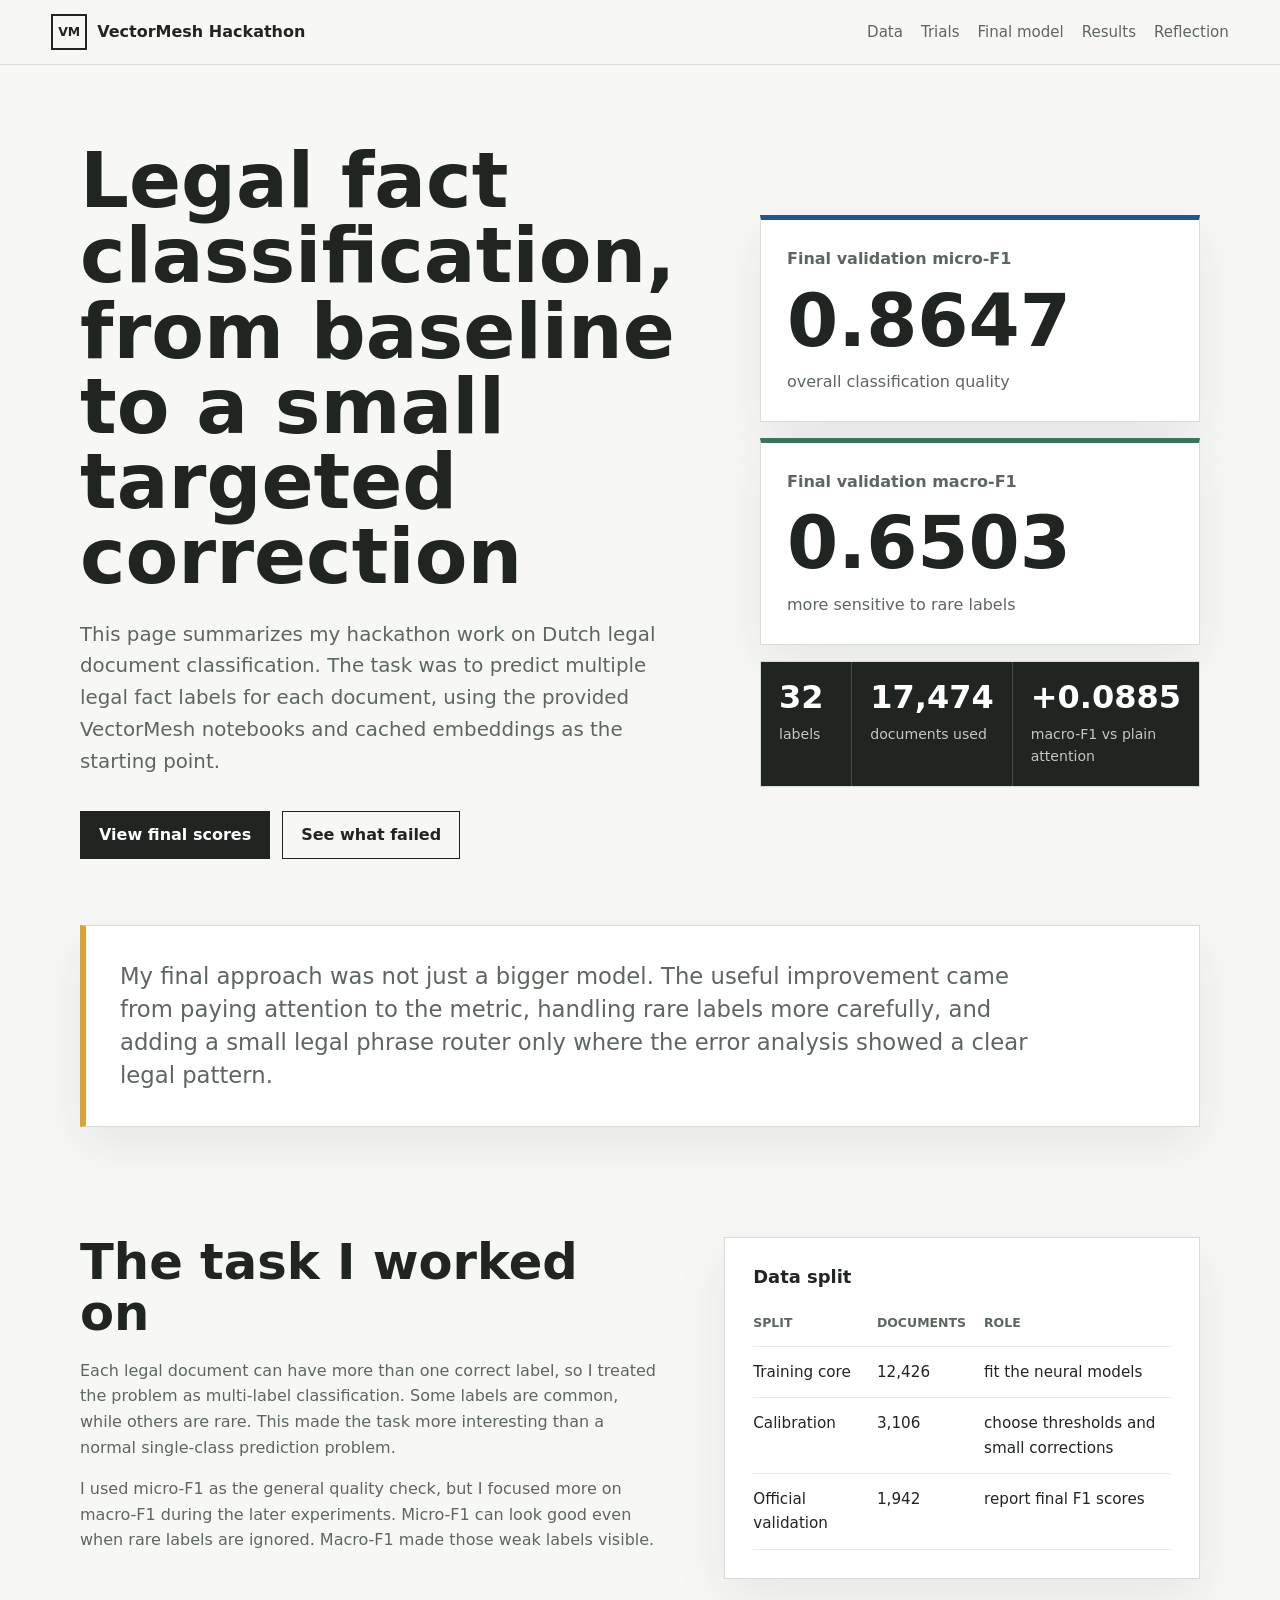
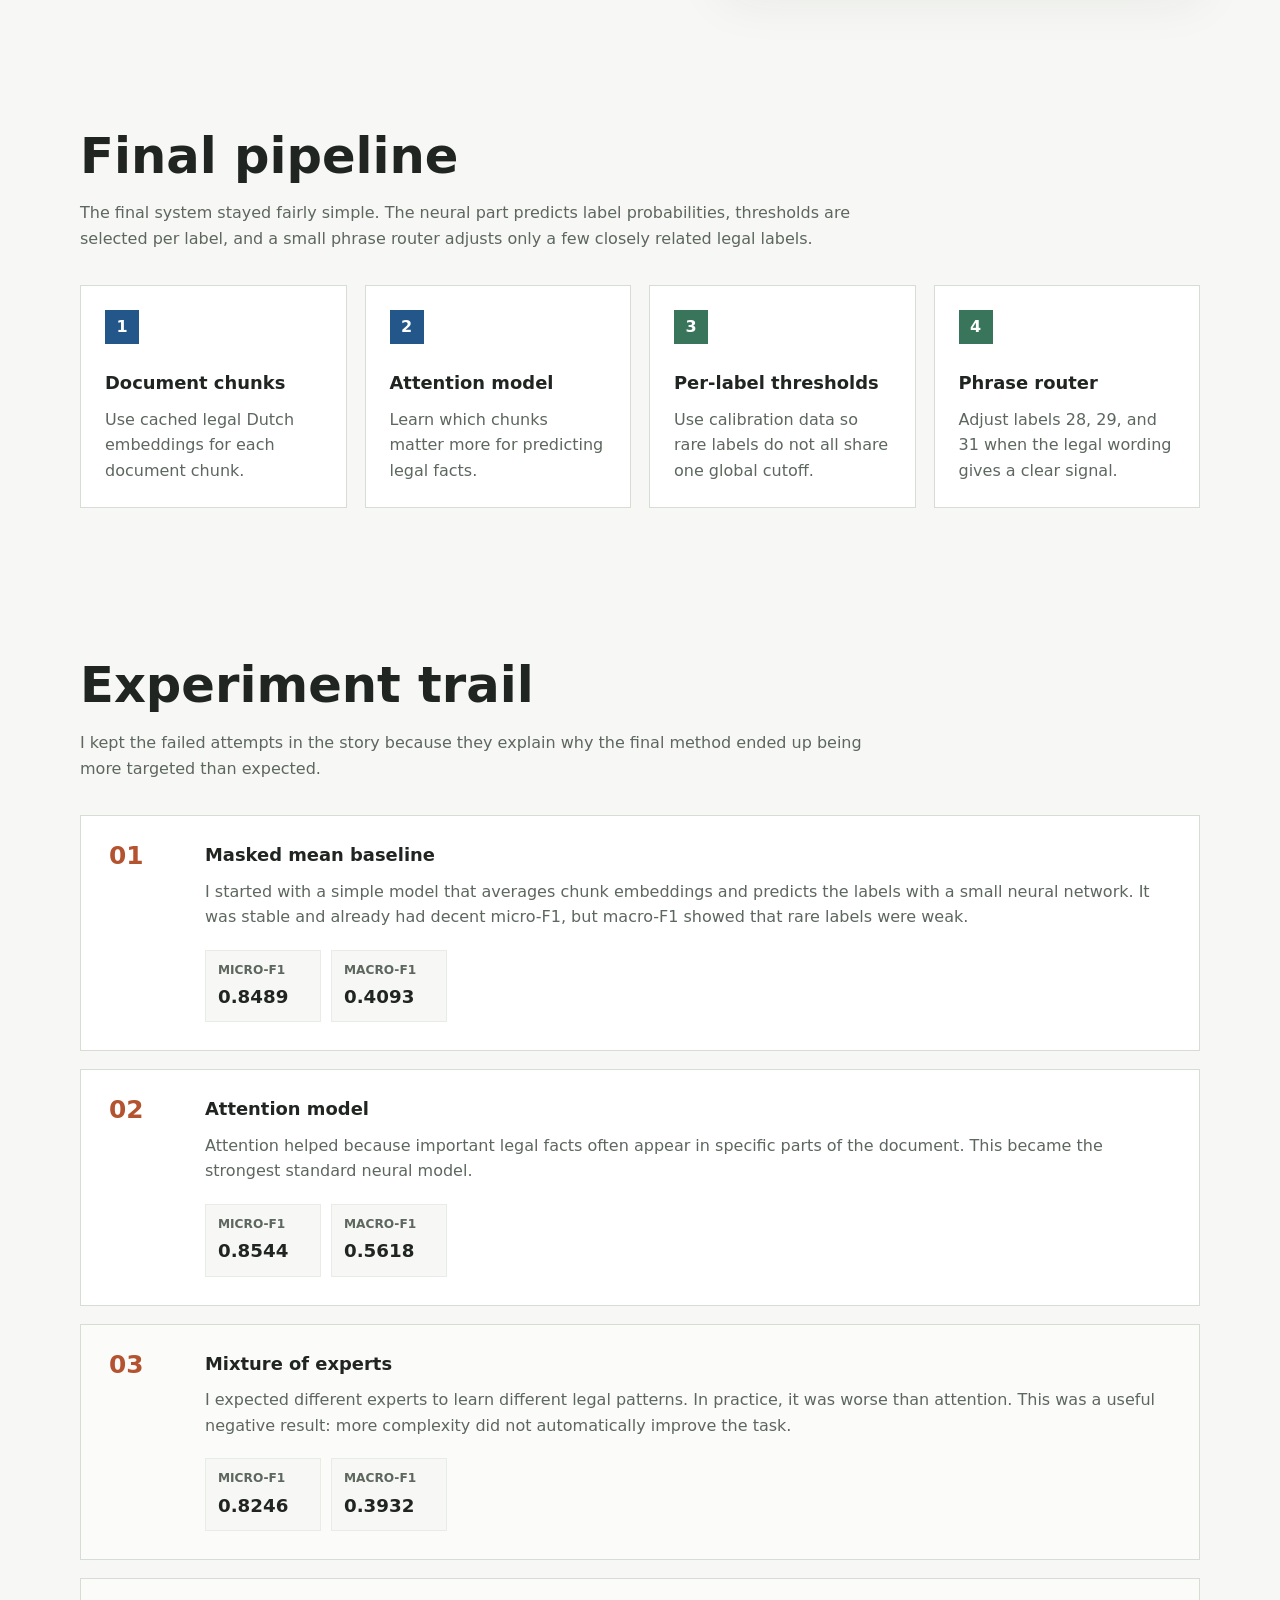
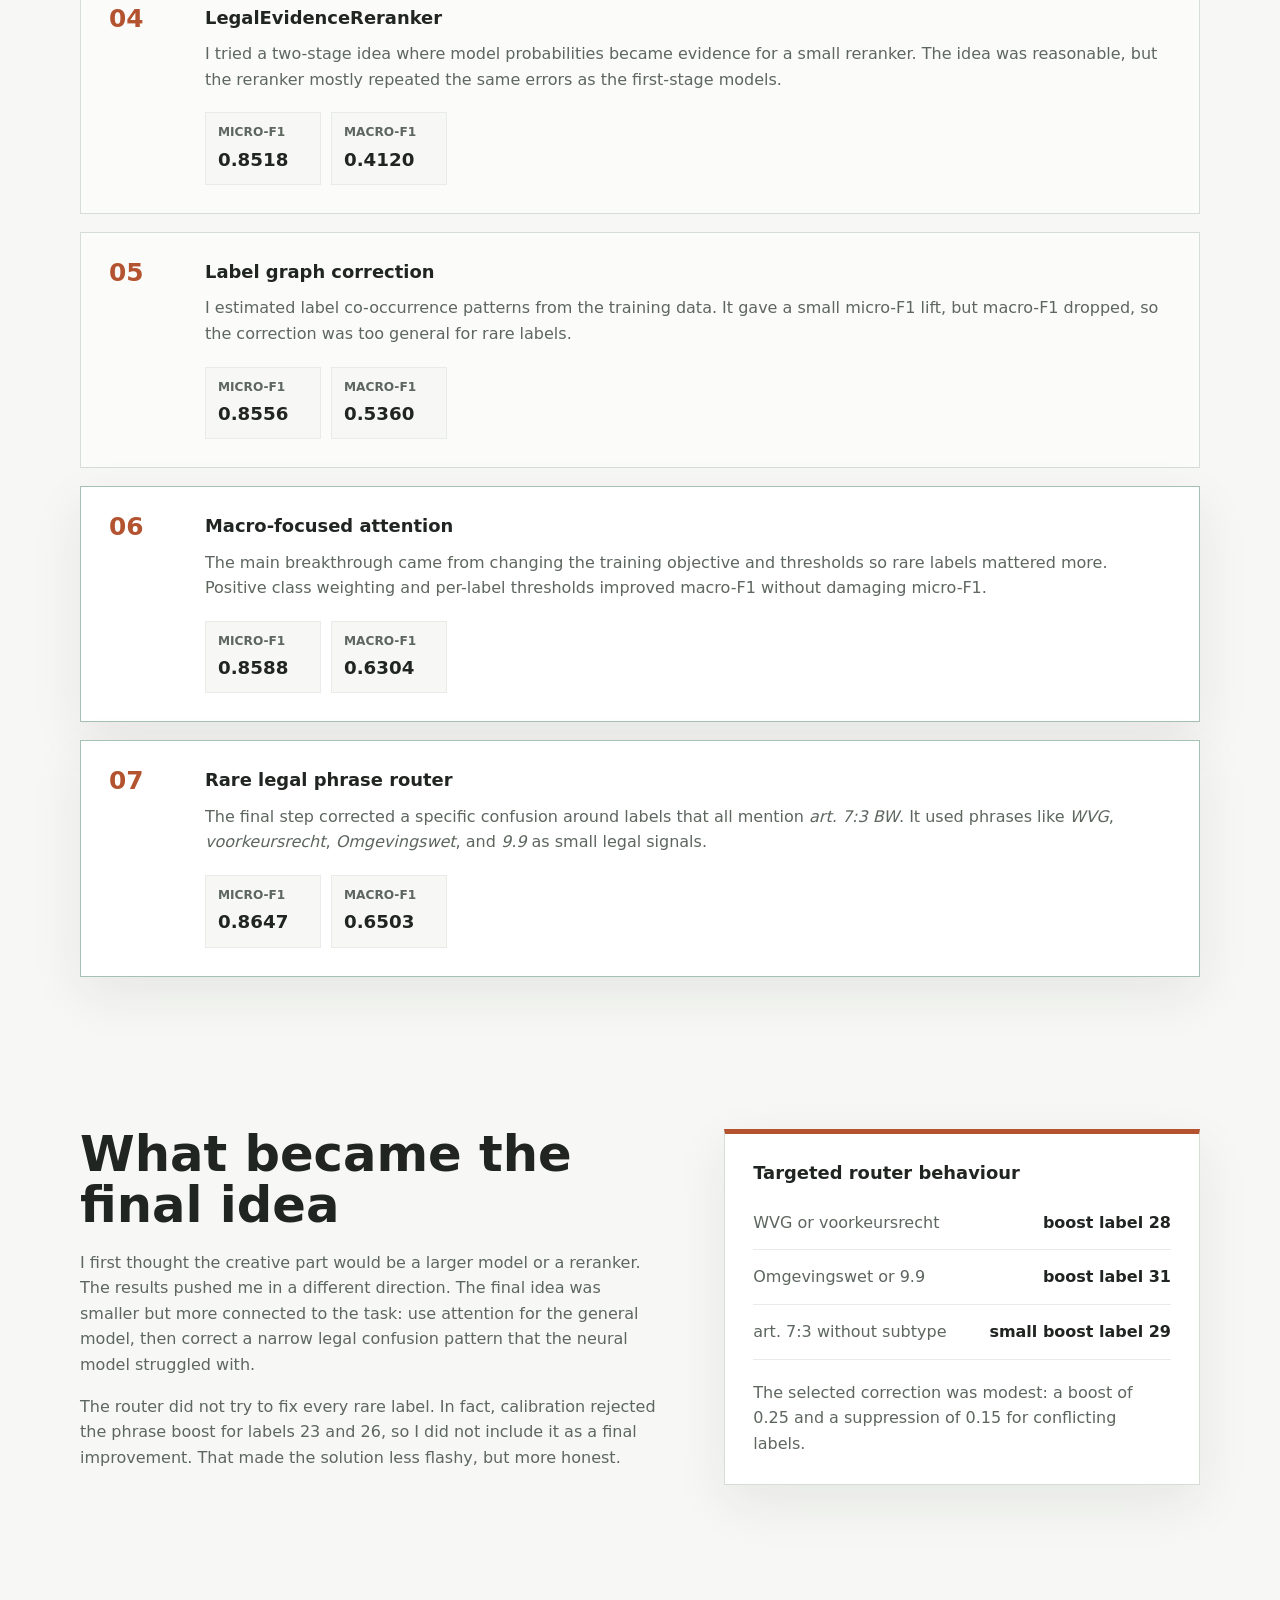
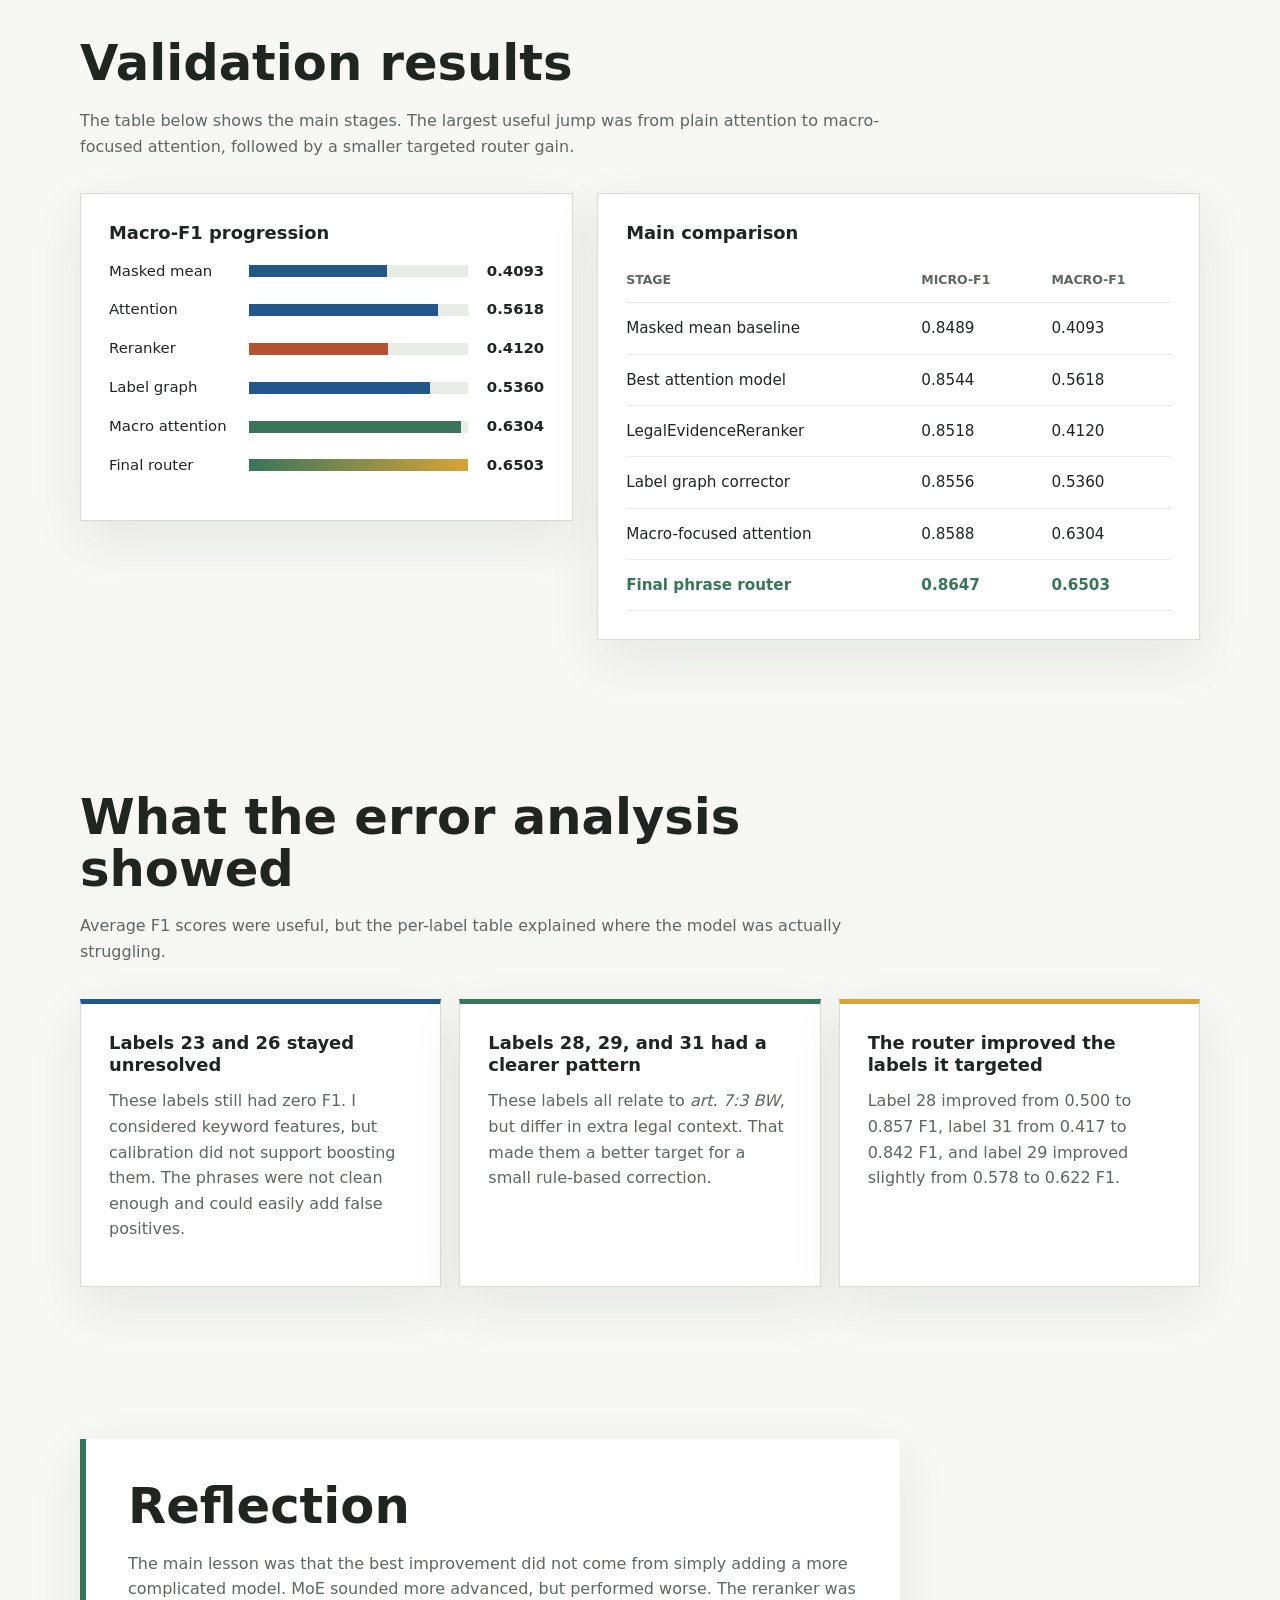
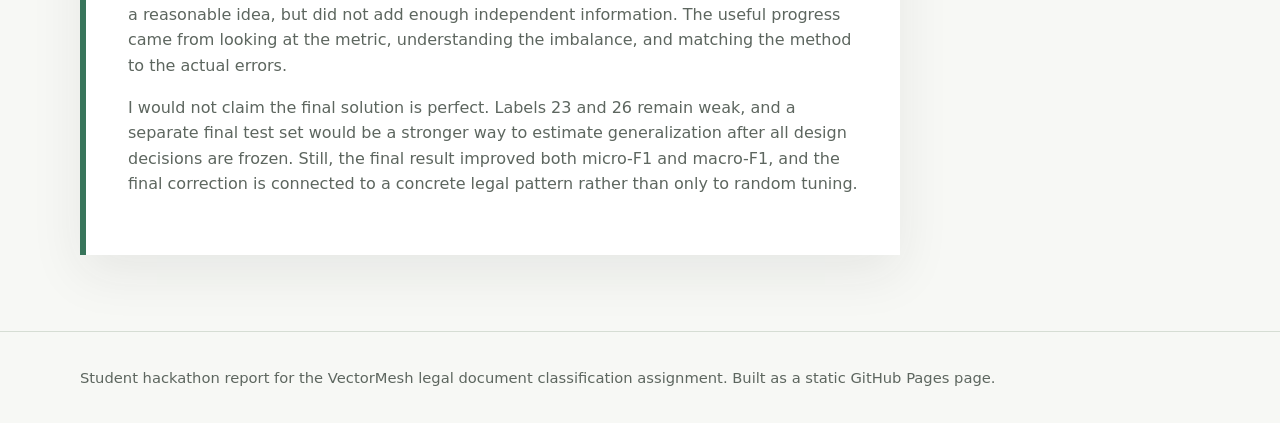
==== docs/index.html @ 9f807f4f "Publish final hackathon submission" ====
<!doctype html>
<html lang="en">
<head>
  <meta charset="utf-8">
  <meta name="viewport" content="width=device-width, initial-scale=1">
  <title>VectorMesh Hackathon Report</title>
  <meta name="description" content="Student report for the VectorMesh legal document classification hackathon.">
  <link rel="stylesheet" href="styles.css">
</head>
<body>
  <header class="site-header">
    <a class="brand" href="#top" aria-label="VectorMesh hackathon report home">
      <span class="brand-mark">VM</span>
      <span>VectorMesh Hackathon</span>
    </a>
    <nav class="nav" aria-label="Page sections">
      <a href="#data">Data</a>
      <a href="#experiments">Trials</a>
      <a href="#final">Final model</a>
      <a href="#results">Results</a>
      <a href="#reflection">Reflection</a>
    </nav>
  </header>

  <main id="top">
    <section class="hero section">
      <div class="hero-copy">
        <h1>Legal fact classification, from baseline to a small targeted correction</h1>
        <p>
          This page summarizes my hackathon work on Dutch legal document classification.
          The task was to predict multiple legal fact labels for each document, using the
          provided VectorMesh notebooks and cached embeddings as the starting point.
        </p>
        <div class="hero-actions" aria-label="Main result">
          <a class="button" href="#results">View final scores</a>
          <a class="button secondary" href="#experiments">See what failed</a>
        </div>
      </div>

      <div class="score-panel" aria-label="Final validation scores">
        <div class="score-card main-score">
          <span class="score-label">Final validation micro-F1</span>
          <strong>0.8647</strong>
          <span class="score-note">overall classification quality</span>
        </div>
        <div class="score-card main-score accent">
          <span class="score-label">Final validation macro-F1</span>
          <strong>0.6503</strong>
          <span class="score-note">more sensitive to rare labels</span>
        </div>
        <div class="mini-grid">
          <div>
            <strong>32</strong>
            <span>labels</span>
          </div>
          <div>
            <strong>17,474</strong>
            <span>documents used</span>
          </div>
          <div>
            <strong>+0.0885</strong>
            <span>macro-F1 vs plain attention</span>
          </div>
        </div>
      </div>
    </section>

    <section class="section compact" aria-label="Short summary">
      <div class="summary-strip">
        <p>
          My final approach was not just a bigger model. The useful improvement came from
          paying attention to the metric, handling rare labels more carefully, and adding a
          small legal phrase router only where the error analysis showed a clear legal pattern.
        </p>
      </div>
    </section>

    <section id="data" class="section two-column">
      <div>
        <h2>The task I worked on</h2>
        <p>
          Each legal document can have more than one correct label, so I treated the problem
          as multi-label classification. Some labels are common, while others are rare. This
          made the task more interesting than a normal single-class prediction problem.
        </p>
        <p>
          I used micro-F1 as the general quality check, but I focused more on macro-F1 during
          the later experiments. Micro-F1 can look good even when rare labels are ignored.
          Macro-F1 made those weak labels visible.
        </p>
      </div>

      <div class="table-card">
        <h3>Data split</h3>
        <table>
          <thead>
            <tr>
              <th>Split</th>
              <th>Documents</th>
              <th>Role</th>
            </tr>
          </thead>
          <tbody>
            <tr>
              <td>Training core</td>
              <td>12,426</td>
              <td>fit the neural models</td>
            </tr>
            <tr>
              <td>Calibration</td>
              <td>3,106</td>
              <td>choose thresholds and small corrections</td>
            </tr>
            <tr>
              <td>Official validation</td>
              <td>1,942</td>
              <td>report final F1 scores</td>
            </tr>
          </tbody>
        </table>
      </div>
    </section>

    <section class="section">
      <div class="section-heading">
        <h2>Final pipeline</h2>
        <p>
          The final system stayed fairly simple. The neural part predicts label probabilities,
          thresholds are selected per label, and a small phrase router adjusts only a few
          closely related legal labels.
        </p>
      </div>

      <div class="pipeline" aria-label="Pipeline diagram">
        <div class="pipe-step">
          <span class="pipe-number">1</span>
          <h3>Document chunks</h3>
          <p>Use cached legal Dutch embeddings for each document chunk.</p>
        </div>
        <div class="pipe-arrow" aria-hidden="true">&rarr;</div>
        <div class="pipe-step">
          <span class="pipe-number">2</span>
          <h3>Attention model</h3>
          <p>Learn which chunks matter more for predicting legal facts.</p>
        </div>
        <div class="pipe-arrow" aria-hidden="true">&rarr;</div>
        <div class="pipe-step">
          <span class="pipe-number">3</span>
          <h3>Per-label thresholds</h3>
          <p>Use calibration data so rare labels do not all share one global cutoff.</p>
        </div>
        <div class="pipe-arrow" aria-hidden="true">&rarr;</div>
        <div class="pipe-step">
          <span class="pipe-number">4</span>
          <h3>Phrase router</h3>
          <p>Adjust labels 28, 29, and 31 when the legal wording gives a clear signal.</p>
        </div>
      </div>
    </section>

    <section id="experiments" class="section">
      <div class="section-heading">
        <h2>Experiment trail</h2>
        <p>
          I kept the failed attempts in the story because they explain why the final method
          ended up being more targeted than expected.
        </p>
      </div>

      <div class="timeline">
        <article class="timeline-item">
          <span class="timeline-index">01</span>
          <div>
            <h3>Masked mean baseline</h3>
            <p>
              I started with a simple model that averages chunk embeddings and predicts the
              labels with a small neural network. It was stable and already had decent
              micro-F1, but macro-F1 showed that rare labels were weak.
            </p>
            <dl>
              <div><dt>micro-F1</dt><dd>0.8489</dd></div>
              <div><dt>macro-F1</dt><dd>0.4093</dd></div>
            </dl>
          </div>
        </article>

        <article class="timeline-item">
          <span class="timeline-index">02</span>
          <div>
            <h3>Attention model</h3>
            <p>
              Attention helped because important legal facts often appear in specific parts of
              the document. This became the strongest standard neural model.
            </p>
            <dl>
              <div><dt>micro-F1</dt><dd>0.8544</dd></div>
              <div><dt>macro-F1</dt><dd>0.5618</dd></div>
            </dl>
          </div>
        </article>

        <article class="timeline-item muted">
          <span class="timeline-index">03</span>
          <div>
            <h3>Mixture of experts</h3>
            <p>
              I expected different experts to learn different legal patterns. In practice, it
              was worse than attention. This was a useful negative result: more complexity did
              not automatically improve the task.
            </p>
            <dl>
              <div><dt>micro-F1</dt><dd>0.8246</dd></div>
              <div><dt>macro-F1</dt><dd>0.3932</dd></div>
            </dl>
          </div>
        </article>

        <article class="timeline-item muted">
          <span class="timeline-index">04</span>
          <div>
            <h3>LegalEvidenceReranker</h3>
            <p>
              I tried a two-stage idea where model probabilities became evidence for a small
              reranker. The idea was reasonable, but the reranker mostly repeated the same
              errors as the first-stage models.
            </p>
            <dl>
              <div><dt>micro-F1</dt><dd>0.8518</dd></div>
              <div><dt>macro-F1</dt><dd>0.4120</dd></div>
            </dl>
          </div>
        </article>

        <article class="timeline-item muted">
          <span class="timeline-index">05</span>
          <div>
            <h3>Label graph correction</h3>
            <p>
              I estimated label co-occurrence patterns from the training data. It gave a small
              micro-F1 lift, but macro-F1 dropped, so the correction was too general for rare
              labels.
            </p>
            <dl>
              <div><dt>micro-F1</dt><dd>0.8556</dd></div>
              <div><dt>macro-F1</dt><dd>0.5360</dd></div>
            </dl>
          </div>
        </article>

        <article class="timeline-item highlight">
          <span class="timeline-index">06</span>
          <div>
            <h3>Macro-focused attention</h3>
            <p>
              The main breakthrough came from changing the training objective and thresholds
              so rare labels mattered more. Positive class weighting and per-label thresholds
              improved macro-F1 without damaging micro-F1.
            </p>
            <dl>
              <div><dt>micro-F1</dt><dd>0.8588</dd></div>
              <div><dt>macro-F1</dt><dd>0.6304</dd></div>
            </dl>
          </div>
        </article>

        <article class="timeline-item highlight">
          <span class="timeline-index">07</span>
          <div>
            <h3>Rare legal phrase router</h3>
            <p>
              The final step corrected a specific confusion around labels that all mention
              <em>art. 7:3 BW</em>. It used phrases like <em>WVG</em>, <em>voorkeursrecht</em>,
              <em>Omgevingswet</em>, and <em>9.9</em> as small legal signals.
            </p>
            <dl>
              <div><dt>micro-F1</dt><dd>0.8647</dd></div>
              <div><dt>macro-F1</dt><dd>0.6503</dd></div>
            </dl>
          </div>
        </article>
      </div>
    </section>

    <section id="final" class="section two-column final-section">
      <div>
        <h2>What became the final idea</h2>
        <p>
          I first thought the creative part would be a larger model or a reranker. The results
          pushed me in a different direction. The final idea was smaller but more connected to
          the task: use attention for the general model, then correct a narrow legal confusion
          pattern that the neural model struggled with.
        </p>
        <p>
          The router did not try to fix every rare label. In fact, calibration rejected the
          phrase boost for labels 23 and 26, so I did not include it as a final improvement.
          That made the solution less flashy, but more honest.
        </p>
      </div>

      <div class="router-card">
        <h3>Targeted router behaviour</h3>
        <div class="router-rule">
          <span>WVG or voorkeursrecht</span>
          <strong>boost label 28</strong>
        </div>
        <div class="router-rule">
          <span>Omgevingswet or 9.9</span>
          <strong>boost label 31</strong>
        </div>
        <div class="router-rule">
          <span>art. 7:3 without subtype</span>
          <strong>small boost label 29</strong>
        </div>
        <p>
          The selected correction was modest: a boost of 0.25 and a suppression of 0.15 for
          conflicting labels.
        </p>
      </div>
    </section>

    <section id="results" class="section">
      <div class="section-heading">
        <h2>Validation results</h2>
        <p>
          The table below shows the main stages. The largest useful jump was from plain
          attention to macro-focused attention, followed by a smaller targeted router gain.
        </p>
      </div>

      <div class="results-layout">
        <div class="chart-card" aria-label="Macro-F1 chart">
          <h3>Macro-F1 progression</h3>
          <div class="bar-row">
            <span>Masked mean</span>
            <div class="bar-track"><div class="bar" style="width: 62.9%"></div></div>
            <strong>0.4093</strong>
          </div>
          <div class="bar-row">
            <span>Attention</span>
            <div class="bar-track"><div class="bar" style="width: 86.4%"></div></div>
            <strong>0.5618</strong>
          </div>
          <div class="bar-row weak">
            <span>Reranker</span>
            <div class="bar-track"><div class="bar" style="width: 63.4%"></div></div>
            <strong>0.4120</strong>
          </div>
          <div class="bar-row">
            <span>Label graph</span>
            <div class="bar-track"><div class="bar" style="width: 82.4%"></div></div>
            <strong>0.5360</strong>
          </div>
          <div class="bar-row good">
            <span>Macro attention</span>
            <div class="bar-track"><div class="bar" style="width: 96.9%"></div></div>
            <strong>0.6304</strong>
          </div>
          <div class="bar-row best">
            <span>Final router</span>
            <div class="bar-track"><div class="bar" style="width: 100%"></div></div>
            <strong>0.6503</strong>
          </div>
        </div>

        <div class="table-card">
          <h3>Main comparison</h3>
          <table>
            <thead>
              <tr>
                <th>Stage</th>
                <th>Micro-F1</th>
                <th>Macro-F1</th>
              </tr>
            </thead>
            <tbody>
              <tr>
                <td>Masked mean baseline</td>
                <td>0.8489</td>
                <td>0.4093</td>
              </tr>
              <tr>
                <td>Best attention model</td>
                <td>0.8544</td>
                <td>0.5618</td>
              </tr>
              <tr>
                <td>LegalEvidenceReranker</td>
                <td>0.8518</td>
                <td>0.4120</td>
              </tr>
              <tr>
                <td>Label graph corrector</td>
                <td>0.8556</td>
                <td>0.5360</td>
              </tr>
              <tr>
                <td>Macro-focused attention</td>
                <td>0.8588</td>
                <td>0.6304</td>
              </tr>
              <tr class="final-row">
                <td>Final phrase router</td>
                <td>0.8647</td>
                <td>0.6503</td>
              </tr>
            </tbody>
          </table>
        </div>
      </div>
    </section>

    <section class="section">
      <div class="section-heading">
        <h2>What the error analysis showed</h2>
        <p>
          Average F1 scores were useful, but the per-label table explained where the model was
          actually struggling.
        </p>
      </div>

      <div class="insight-grid">
        <article class="insight-card">
          <h3>Labels 23 and 26 stayed unresolved</h3>
          <p>
            These labels still had zero F1. I considered keyword features, but calibration did
            not support boosting them. The phrases were not clean enough and could easily add
            false positives.
          </p>
        </article>
        <article class="insight-card">
          <h3>Labels 28, 29, and 31 had a clearer pattern</h3>
          <p>
            These labels all relate to <em>art. 7:3 BW</em>, but differ in extra legal context.
            That made them a better target for a small rule-based correction.
          </p>
        </article>
        <article class="insight-card">
          <h3>The router improved the labels it targeted</h3>
          <p>
            Label 28 improved from 0.500 to 0.857 F1, label 31 from 0.417 to 0.842 F1,
            and label 29 improved slightly from 0.578 to 0.622 F1.
          </p>
        </article>
      </div>
    </section>

    <section id="reflection" class="section reflection">
      <div>
        <h2>Reflection</h2>
        <p>
          The main lesson was that the best improvement did not come from simply adding a more
          complicated model. MoE sounded more advanced, but performed worse. The reranker was a
          reasonable idea, but did not add enough independent information. The useful progress
          came from looking at the metric, understanding the imbalance, and matching the method
          to the actual errors.
        </p>
        <p>
          I would not claim the final solution is perfect. Labels 23 and 26 remain weak, and a
          separate final test set would be a stronger way to estimate generalization after all
          design decisions are frozen. Still, the final result improved both micro-F1 and
          macro-F1, and the final correction is connected to a concrete legal pattern rather
          than only to random tuning.
        </p>
      </div>
    </section>
  </main>

  <footer class="footer">
    <p>
      Student hackathon report for the VectorMesh legal document classification assignment.
      Built as a static GitHub Pages page.
    </p>
  </footer>
</body>
</html>
---- docs/styles.css ----
:root {
  color-scheme: light;
  --bg: #f7f8f5;
  --paper: #ffffff;
  --ink: #202522;
  --muted: #5d665f;
  --soft: #e8ece6;
  --line: #d6ddd4;
  --blue: #235789;
  --green: #38755b;
  --rust: #b3532f;
  --gold: #d8a337;
  --shadow: 0 18px 50px rgba(32, 37, 34, 0.08);
}

* {
  box-sizing: border-box;
}

html {
  scroll-behavior: smooth;
}

body {
  margin: 0;
  background: var(--bg);
  color: var(--ink);
  font-family: Inter, ui-sans-serif, system-ui, -apple-system, BlinkMacSystemFont, "Segoe UI", sans-serif;
  font-size: 16px;
  line-height: 1.6;
  overflow-x: hidden;
}

a {
  color: inherit;
}

.site-header {
  position: sticky;
  top: 0;
  z-index: 10;
  display: flex;
  align-items: center;
  justify-content: space-between;
  gap: 24px;
  padding: 14px clamp(18px, 4vw, 56px);
  border-bottom: 1px solid rgba(214, 221, 212, 0.9);
  background: rgba(247, 248, 245, 0.92);
  backdrop-filter: blur(14px);
}

.brand,
.nav {
  display: flex;
  align-items: center;
}

.brand {
  gap: 10px;
  font-weight: 750;
  text-decoration: none;
}

.brand-mark {
  display: grid;
  width: 36px;
  height: 36px;
  place-items: center;
  border: 2px solid var(--ink);
  color: var(--ink);
  font-size: 0.78rem;
  letter-spacing: 0;
}

.nav {
  flex-wrap: wrap;
  justify-content: flex-end;
  gap: 8px 18px;
  color: var(--muted);
  font-size: 0.94rem;
}

.nav a {
  text-decoration: none;
}

.nav a:hover {
  color: var(--blue);
}

.section {
  width: min(1120px, calc(100% - 36px));
  margin: 0 auto;
  padding: 76px 0;
}

.section.compact {
  padding: 18px 0 34px;
}

.hero {
  display: grid;
  min-height: 620px;
  grid-template-columns: minmax(0, 1.05fr) minmax(320px, 0.75fr);
  align-items: center;
  gap: clamp(28px, 5vw, 70px);
  padding-top: 78px;
  padding-bottom: 48px;
}

.hero-copy h1,
h2,
h3,
p {
  margin-top: 0;
}

.hero-copy,
.score-panel,
.table-card,
.chart-card,
.router-card,
.insight-card {
  min-width: 0;
}

.hero-copy h1 {
  max-width: 780px;
  margin-bottom: 24px;
  font-size: clamp(2.35rem, 6vw, 5.45rem);
  line-height: 0.98;
  letter-spacing: 0;
  overflow-wrap: anywhere;
}

.hero-copy p {
  max-width: 660px;
  color: var(--muted);
  font-size: clamp(1.05rem, 1.6vw, 1.24rem);
  overflow-wrap: break-word;
}

.hero-actions {
  display: flex;
  flex-wrap: wrap;
  gap: 12px;
  margin-top: 34px;
}

.button {
  display: inline-flex;
  min-height: 44px;
  align-items: center;
  justify-content: center;
  padding: 10px 18px;
  border: 1px solid var(--ink);
  background: var(--ink);
  color: white;
  font-weight: 700;
  text-decoration: none;
}

.button.secondary {
  background: transparent;
  color: var(--ink);
}

.button:hover {
  transform: translateY(-1px);
}

.score-panel {
  display: grid;
  gap: 16px;
}

.score-card,
.summary-strip,
.table-card,
.chart-card,
.router-card,
.insight-card {
  border: 1px solid var(--line);
  background: var(--paper);
  box-shadow: var(--shadow);
}

.score-card {
  padding: 26px;
}

.main-score {
  border-top: 5px solid var(--blue);
}

.main-score.accent {
  border-top-color: var(--green);
}

.score-label,
.score-note {
  display: block;
  color: var(--muted);
}

.score-label {
  margin-bottom: 12px;
  font-weight: 700;
}

.score-card strong {
  display: block;
  font-size: clamp(2.8rem, 7vw, 4.6rem);
  line-height: 1;
}

.score-note {
  margin-top: 12px;
}

.mini-grid {
  display: grid;
  grid-template-columns: repeat(3, 1fr);
  border: 1px solid var(--line);
  background: var(--ink);
  color: white;
}

.mini-grid div {
  min-height: 108px;
  padding: 18px;
  border-right: 1px solid rgba(255, 255, 255, 0.18);
}

.mini-grid div:last-child {
  border-right: 0;
}

.mini-grid strong,
.mini-grid span {
  display: block;
}

.mini-grid strong {
  font-size: clamp(1.45rem, 3vw, 2rem);
  line-height: 1.1;
}

.mini-grid span {
  margin-top: 8px;
  color: rgba(255, 255, 255, 0.74);
  font-size: 0.88rem;
}

.summary-strip {
  padding: clamp(22px, 4vw, 34px);
  border-left: 6px solid var(--gold);
}

.summary-strip p {
  max-width: 940px;
  margin: 0;
  font-size: clamp(1.1rem, 2vw, 1.42rem);
  line-height: 1.45;
}

.two-column {
  display: grid;
  grid-template-columns: minmax(0, 1fr) minmax(320px, 0.82fr);
  gap: clamp(28px, 5vw, 70px);
}

h2 {
  margin-bottom: 18px;
  font-size: clamp(2rem, 4vw, 3.1rem);
  line-height: 1.04;
  letter-spacing: 0;
}

h3 {
  margin-bottom: 12px;
  font-size: 1.12rem;
  line-height: 1.25;
}

p {
  color: var(--muted);
}

.section-heading {
  max-width: 820px;
  margin-bottom: 34px;
}

.table-card,
.chart-card,
.router-card,
.insight-card {
  padding: clamp(20px, 3vw, 28px);
}

table {
  width: 100%;
  border-collapse: collapse;
  font-size: 0.95rem;
}

th,
td {
  padding: 13px 0;
  border-bottom: 1px solid var(--soft);
  text-align: left;
  vertical-align: top;
}

th {
  color: var(--muted);
  font-size: 0.78rem;
  letter-spacing: 0;
  text-transform: uppercase;
}

td:nth-child(n + 2),
th:nth-child(n + 2) {
  padding-left: 18px;
}

.final-row td {
  color: var(--green);
  font-weight: 800;
}

.pipeline {
  display: grid;
  grid-template-columns: repeat(4, minmax(0, 1fr));
  gap: 18px;
  align-items: stretch;
}

.pipe-step {
  min-height: 220px;
  padding: 24px;
  border: 1px solid var(--line);
  background: var(--paper);
}

.pipe-number {
  display: grid;
  width: 34px;
  height: 34px;
  place-items: center;
  margin-bottom: 28px;
  background: var(--blue);
  color: white;
  font-weight: 800;
}

.pipe-step:nth-of-type(5) .pipe-number,
.pipe-step:nth-of-type(7) .pipe-number {
  background: var(--green);
}

.pipe-step p {
  margin-bottom: 0;
}

.pipe-arrow {
  display: none;
}

.timeline {
  display: grid;
  gap: 18px;
}

.timeline-item {
  display: grid;
  grid-template-columns: 72px minmax(0, 1fr);
  gap: 24px;
  padding: clamp(20px, 3vw, 28px);
  border: 1px solid var(--line);
  background: var(--paper);
}

.timeline-item.highlight {
  border-color: rgba(56, 117, 91, 0.45);
  box-shadow: var(--shadow);
}

.timeline-item.muted {
  background: #fbfbfa;
}

.timeline-index {
  color: var(--rust);
  font-size: 1.55rem;
  font-weight: 850;
  line-height: 1;
}

.timeline-item dl {
  display: flex;
  flex-wrap: wrap;
  gap: 10px;
  margin: 20px 0 0;
}

.timeline-item dl div {
  min-width: 116px;
  padding: 10px 12px;
  border: 1px solid var(--soft);
  background: var(--bg);
}

dt {
  color: var(--muted);
  font-size: 0.76rem;
  font-weight: 700;
  text-transform: uppercase;
}

dd {
  margin: 2px 0 0;
  color: var(--ink);
  font-size: 1.14rem;
  font-weight: 800;
}

.final-section {
  align-items: start;
}

.router-card {
  border-top: 5px solid var(--rust);
}

.router-rule {
  display: grid;
  grid-template-columns: minmax(0, 1fr) auto;
  gap: 16px;
  align-items: center;
  padding: 14px 0;
  border-bottom: 1px solid var(--soft);
}

.router-rule span {
  color: var(--muted);
}

.router-rule strong {
  color: var(--ink);
}

.router-card p {
  margin-top: 20px;
  margin-bottom: 0;
}

.results-layout {
  display: grid;
  grid-template-columns: minmax(0, 0.9fr) minmax(420px, 1.1fr);
  gap: 24px;
  align-items: start;
}

.bar-row {
  display: grid;
  grid-template-columns: 128px minmax(90px, 1fr) 64px;
  gap: 12px;
  align-items: center;
  margin: 15px 0;
  font-size: 0.93rem;
}

.bar-track {
  height: 12px;
  overflow: hidden;
  background: var(--soft);
}

.bar {
  height: 100%;
  background: var(--blue);
}

.bar-row.weak .bar {
  background: var(--rust);
}

.bar-row.good .bar {
  background: var(--green);
}

.bar-row.best .bar {
  background: linear-gradient(90deg, var(--green), var(--gold));
}

.bar-row strong {
  text-align: right;
}

.insight-grid {
  display: grid;
  grid-template-columns: repeat(3, minmax(0, 1fr));
  gap: 18px;
}

.insight-card {
  min-height: 260px;
  border-top: 5px solid var(--blue);
}

.insight-card:nth-child(2) {
  border-top-color: var(--green);
}

.insight-card:nth-child(3) {
  border-top-color: var(--gold);
}

.reflection {
  display: grid;
  grid-template-columns: minmax(0, 820px);
}

.reflection div {
  padding: clamp(26px, 4vw, 42px);
  border-left: 6px solid var(--green);
  background: var(--paper);
  box-shadow: var(--shadow);
}

.footer {
  padding: 34px clamp(18px, 4vw, 56px);
  border-top: 1px solid var(--line);
}

.footer p {
  width: min(1120px, 100%);
  margin: 0 auto;
  font-size: 0.92rem;
}

@media (max-width: 920px) {
  .site-header {
    align-items: flex-start;
    flex-direction: column;
  }

  .nav {
    justify-content: flex-start;
  }

  .hero,
  .two-column,
  .results-layout {
    grid-template-columns: 1fr;
  }

  .hero {
    min-height: auto;
  }

  .pipeline,
  .insight-grid {
    grid-template-columns: 1fr 1fr;
  }
}

@media (max-width: 640px) {
.section {
    width: min(1120px, calc(100% - 26px));
    padding: 54px 0;
  }

  .hero {
    padding-top: 48px;
  }

  .hero-copy h1 {
    max-width: 340px;
    font-size: clamp(1.78rem, 7.2vw, 2rem);
    line-height: 1.08;
  }

  .hero-copy p {
    max-width: 34ch;
    font-size: 1rem;
  }

  .hero-actions,
  .button {
    width: 100%;
  }

  .mini-grid,
  .pipeline,
  .timeline-item,
  .insight-grid {
    grid-template-columns: 1fr;
  }

  .mini-grid div {
    border-right: 0;
    border-bottom: 1px solid rgba(255, 255, 255, 0.18);
  }

  .mini-grid div:last-child {
    border-bottom: 0;
  }

  .timeline-item {
    gap: 12px;
  }

  .router-rule,
  .bar-row {
    grid-template-columns: 1fr;
  }

  .bar-row strong {
    text-align: left;
  }

  table {
    font-size: 0.88rem;
  }

  th,
  td {
    padding: 10px 0;
  }

  td:nth-child(n + 2),
  th:nth-child(n + 2) {
    padding-left: 10px;
  }
}
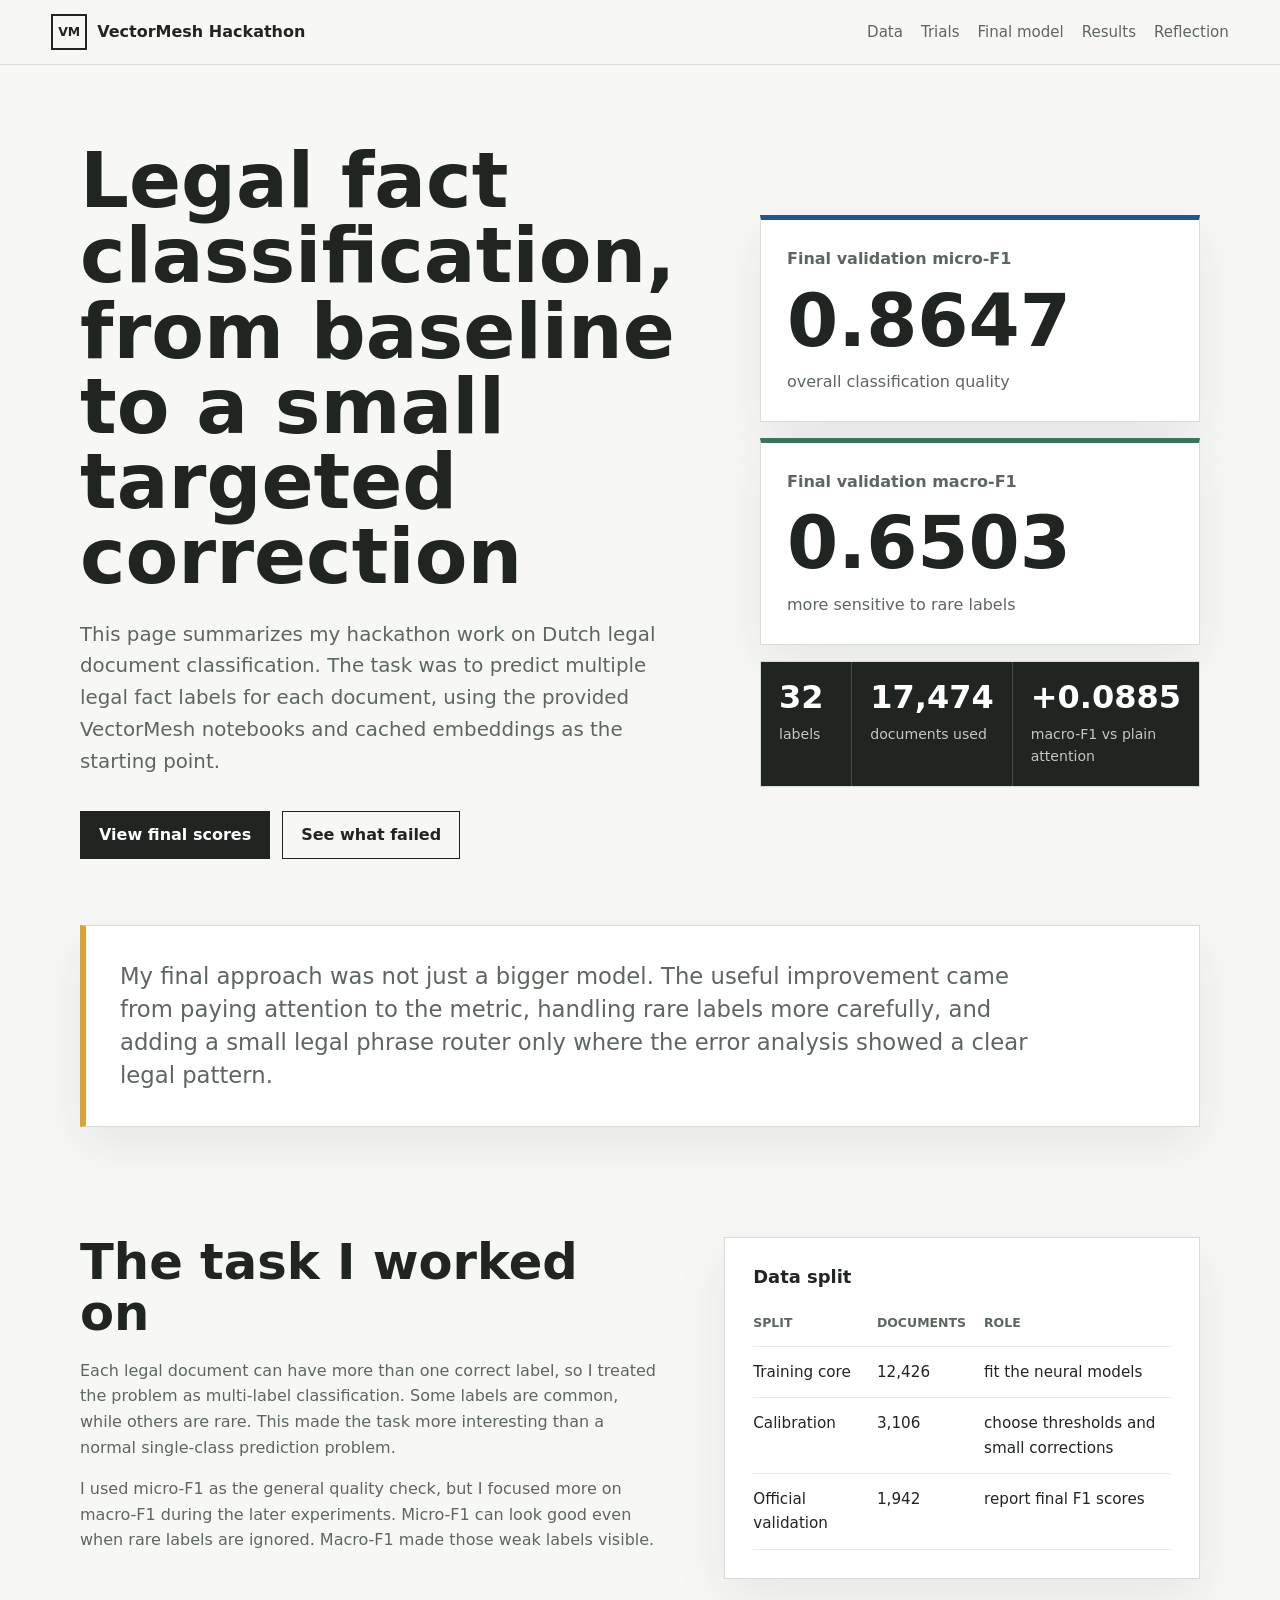
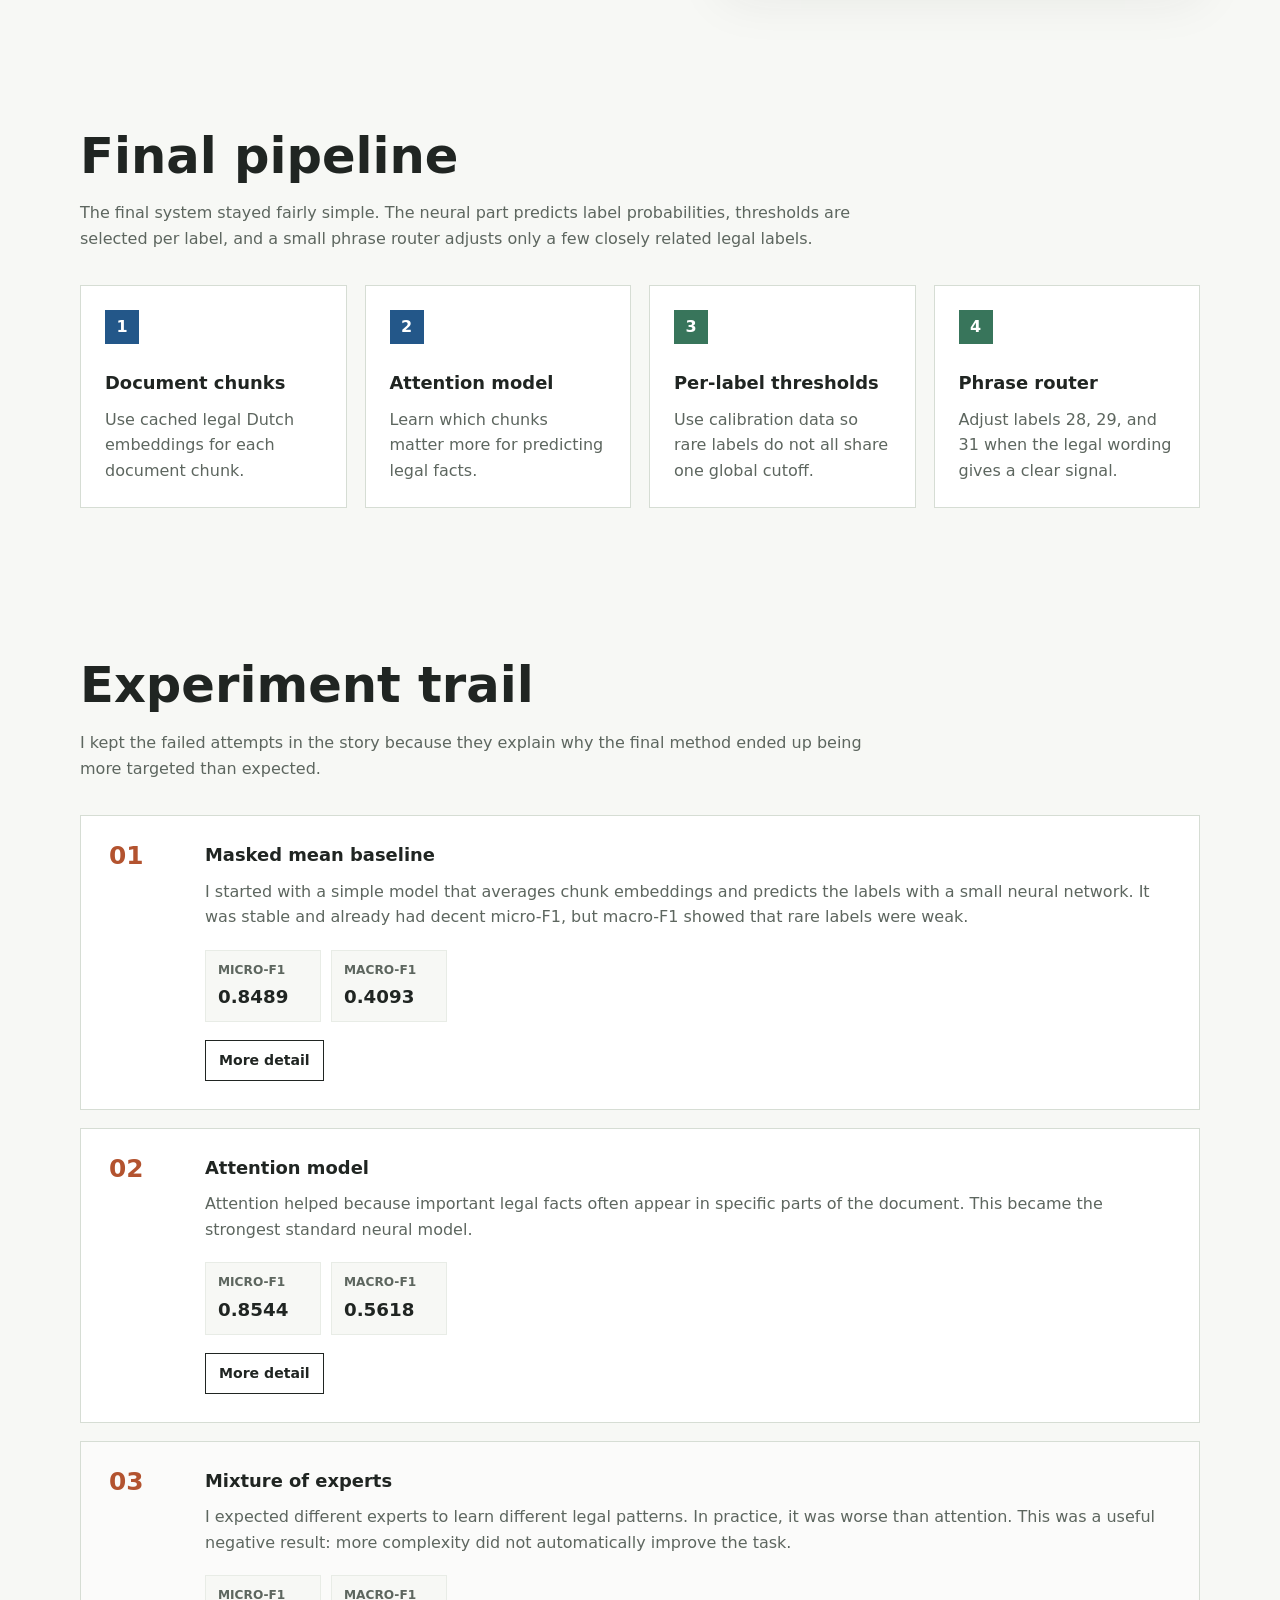
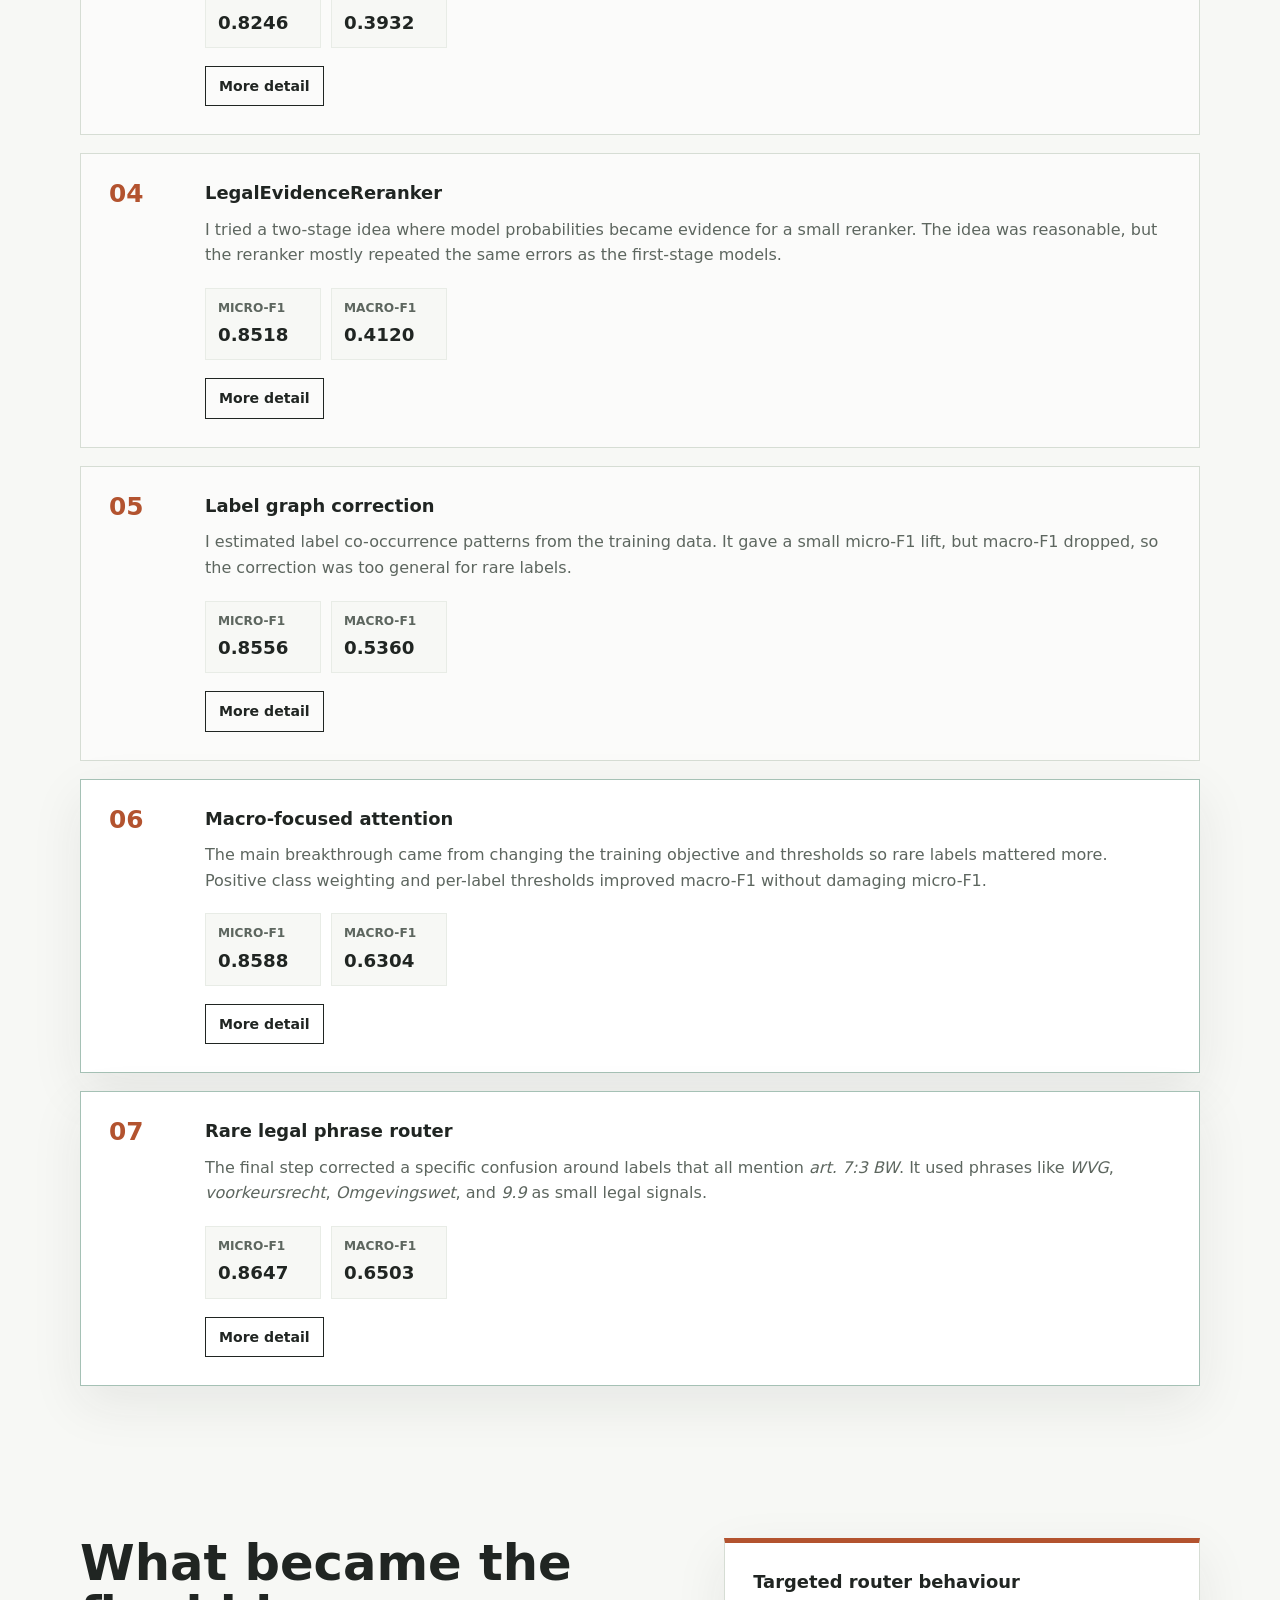
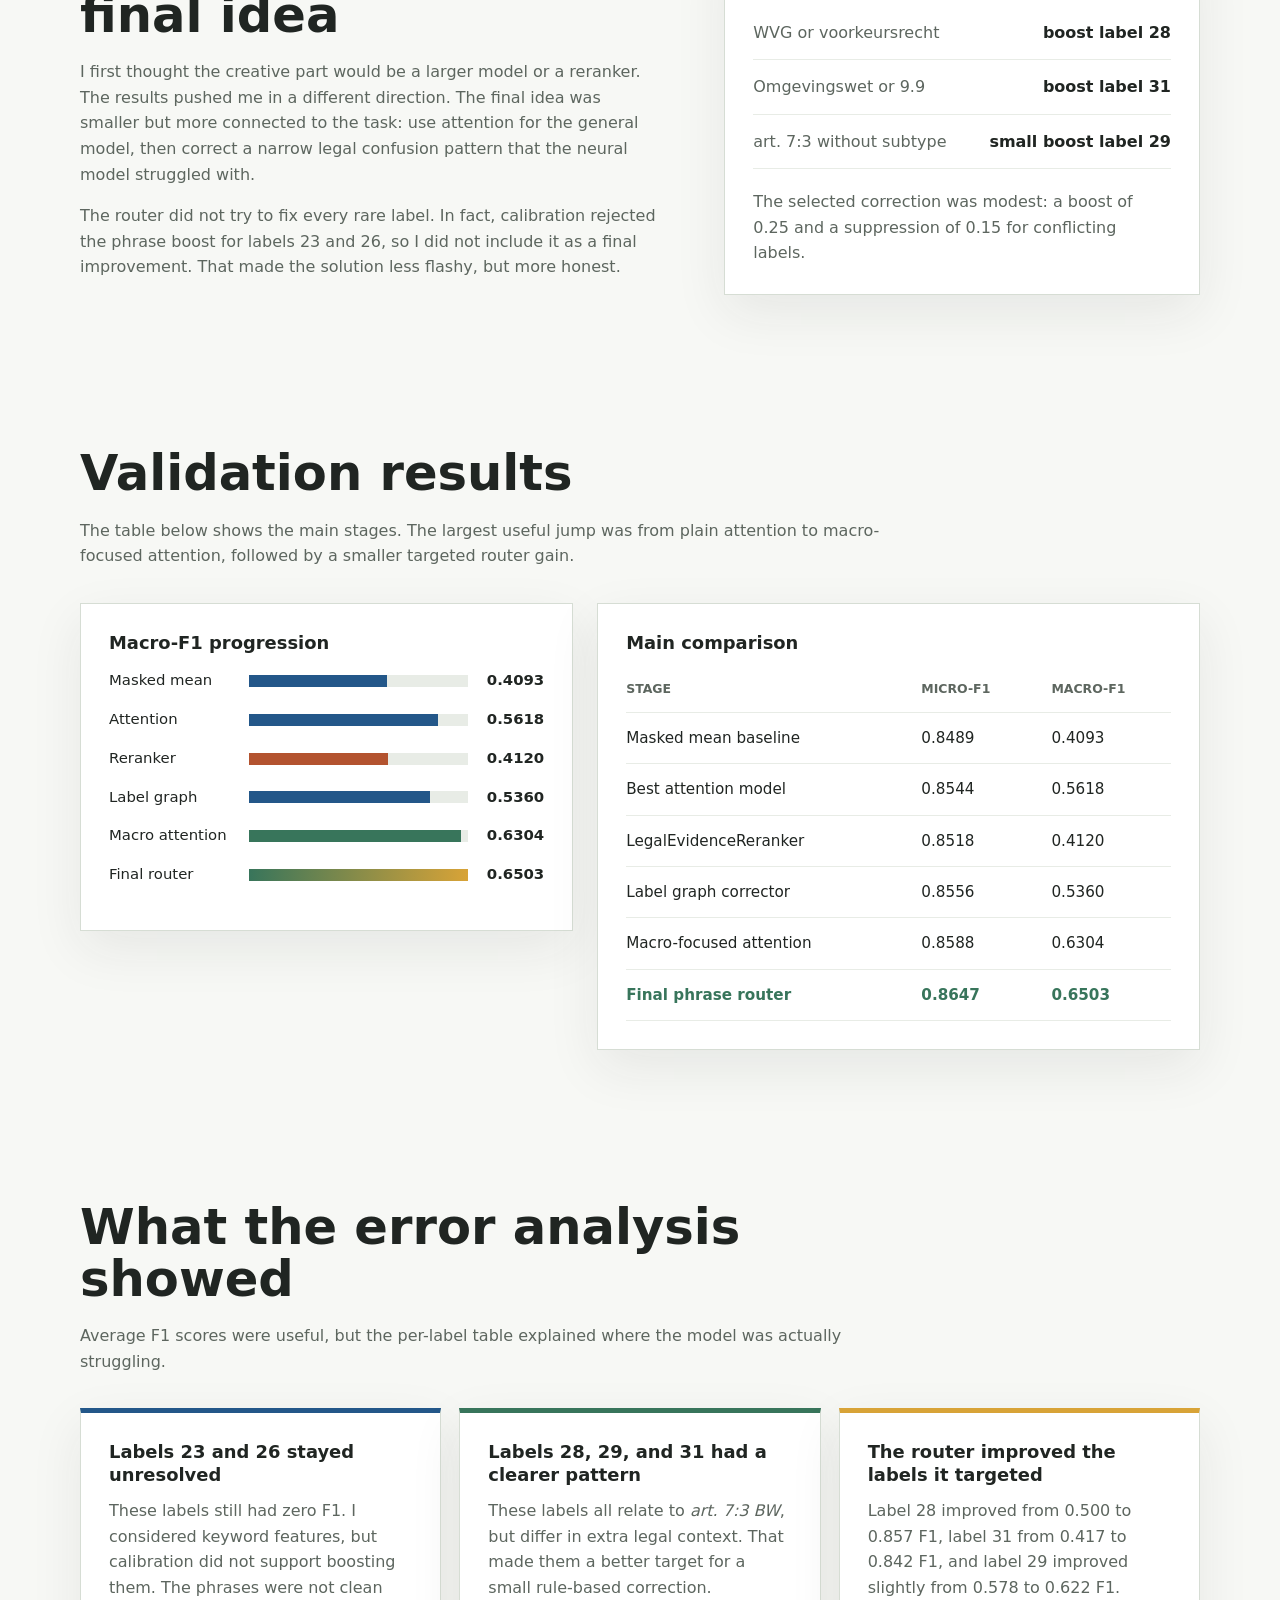
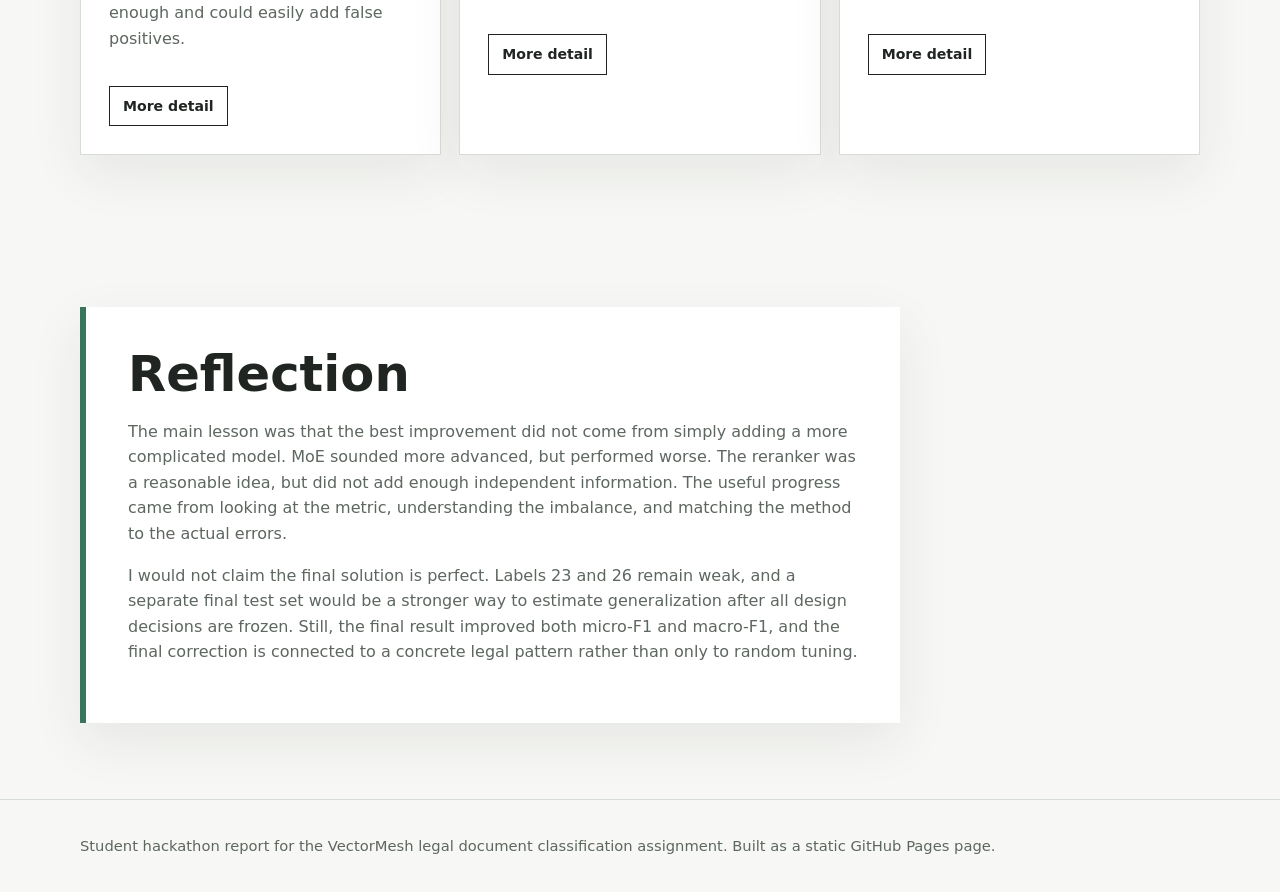
==== commit 2c64aacc: "Add expandable report summaries" ====
--- a/docs/index.html
+++ b/docs/index.html
@@ -6,6 +6,7 @@
   <title>VectorMesh Hackathon Report</title>
   <meta name="description" content="Student report for the VectorMesh legal document classification hackathon.">
   <link rel="stylesheet" href="styles.css">
+  <script src="script.js" defer></script>
 </head>
 <body>
   <header class="site-header">
@@ -181,6 +182,7 @@
               <div><dt>micro-F1</dt><dd>0.8489</dd></div>
               <div><dt>macro-F1</dt><dd>0.4093</dd></div>
             </dl>
+            <button type="button" class="detail-button" data-detail="masked-mean">More detail</button>
           </div>
         </article>
 
@@ -196,6 +198,7 @@
               <div><dt>micro-F1</dt><dd>0.8544</dd></div>
               <div><dt>macro-F1</dt><dd>0.5618</dd></div>
             </dl>
+            <button type="button" class="detail-button" data-detail="attention">More detail</button>
           </div>
         </article>
 
@@ -212,6 +215,7 @@
               <div><dt>micro-F1</dt><dd>0.8246</dd></div>
               <div><dt>macro-F1</dt><dd>0.3932</dd></div>
             </dl>
+            <button type="button" class="detail-button" data-detail="moe">More detail</button>
           </div>
         </article>
 
@@ -228,6 +232,7 @@
               <div><dt>micro-F1</dt><dd>0.8518</dd></div>
               <div><dt>macro-F1</dt><dd>0.4120</dd></div>
             </dl>
+            <button type="button" class="detail-button" data-detail="reranker">More detail</button>
           </div>
         </article>
 
@@ -244,6 +249,7 @@
               <div><dt>micro-F1</dt><dd>0.8556</dd></div>
               <div><dt>macro-F1</dt><dd>0.5360</dd></div>
             </dl>
+            <button type="button" class="detail-button" data-detail="label-graph">More detail</button>
           </div>
         </article>
 
@@ -260,6 +266,7 @@
               <div><dt>micro-F1</dt><dd>0.8588</dd></div>
               <div><dt>macro-F1</dt><dd>0.6304</dd></div>
             </dl>
+            <button type="button" class="detail-button" data-detail="macro-attention">More detail</button>
           </div>
         </article>
 
@@ -276,6 +283,7 @@
               <div><dt>micro-F1</dt><dd>0.8647</dd></div>
               <div><dt>macro-F1</dt><dd>0.6503</dd></div>
             </dl>
+            <button type="button" class="detail-button" data-detail="phrase-router">More detail</button>
           </div>
         </article>
       </div>
@@ -426,6 +434,7 @@
             not support boosting them. The phrases were not clean enough and could easily add
             false positives.
           </p>
+          <button type="button" class="detail-button" data-detail="unresolved-labels">More detail</button>
         </article>
         <article class="insight-card">
           <h3>Labels 28, 29, and 31 had a clearer pattern</h3>
@@ -433,6 +442,7 @@
             These labels all relate to <em>art. 7:3 BW</em>, but differ in extra legal context.
             That made them a better target for a small rule-based correction.
           </p>
+          <button type="button" class="detail-button" data-detail="clearer-pattern">More detail</button>
         </article>
         <article class="insight-card">
           <h3>The router improved the labels it targeted</h3>
@@ -440,6 +450,7 @@
             Label 28 improved from 0.500 to 0.857 F1, label 31 from 0.417 to 0.842 F1,
             and label 29 improved slightly from 0.578 to 0.622 F1.
           </p>
+          <button type="button" class="detail-button" data-detail="router-impact">More detail</button>
         </article>
       </div>
     </section>
@@ -464,6 +475,17 @@
       </div>
     </section>
   </main>
+
+  <dialog class="detail-dialog" id="detail-dialog" aria-labelledby="detail-title">
+    <div class="dialog-panel">
+      <div class="dialog-header">
+        <p class="dialog-kicker" id="detail-kicker"></p>
+        <button type="button" class="close-button" data-close-dialog>Close</button>
+      </div>
+      <h2 id="detail-title"></h2>
+      <div class="dialog-body" id="detail-body"></div>
+    </div>
+  </dialog>
 
   <footer class="footer">
     <p>
--- a/docs/styles.css
+++ b/docs/styles.css
@@ -169,6 +169,35 @@
   transform: translateY(-1px);
 }
 
+.detail-button,
+.close-button {
+  display: inline-flex;
+  min-height: 38px;
+  align-items: center;
+  justify-content: center;
+  border: 1px solid var(--ink);
+  background: transparent;
+  color: var(--ink);
+  cursor: pointer;
+  font: inherit;
+  font-size: 0.88rem;
+  font-weight: 800;
+}
+
+.detail-button {
+  margin-top: 18px;
+  padding: 8px 13px;
+}
+
+.detail-button:hover,
+.detail-button:focus-visible,
+.close-button:hover,
+.close-button:focus-visible {
+  background: var(--ink);
+  color: white;
+  outline: none;
+}
+
 .score-panel {
   display: grid;
   gap: 16px;
@@ -541,6 +570,84 @@
   font-size: 0.92rem;
 }
 
+.detail-dialog {
+  box-sizing: border-box;
+  width: min(760px, calc(100% - 32px));
+  max-height: min(760px, calc(100vh - 40px));
+  margin: auto;
+  padding: 0;
+  border: 0;
+  background: transparent;
+  color: var(--ink);
+}
+
+.detail-dialog::backdrop {
+  background: rgba(32, 37, 34, 0.46);
+  backdrop-filter: blur(3px);
+}
+
+.dialog-panel {
+  max-height: min(760px, calc(100vh - 40px));
+  overflow: auto;
+  padding: clamp(24px, 4vw, 38px);
+  border: 1px solid var(--line);
+  border-top: 6px solid var(--green);
+  background: var(--paper);
+  box-shadow: 0 28px 80px rgba(32, 37, 34, 0.24);
+}
+
+.dialog-header {
+  display: flex;
+  align-items: flex-start;
+  justify-content: space-between;
+  gap: 18px;
+  margin-bottom: 18px;
+}
+
+.dialog-kicker {
+  margin: 0;
+  color: var(--rust);
+  font-size: 0.8rem;
+  font-weight: 850;
+  text-transform: uppercase;
+}
+
+.close-button {
+  flex: 0 0 auto;
+  padding: 7px 12px;
+}
+
+.dialog-panel h2 {
+  max-width: 620px;
+  margin-bottom: 22px;
+  font-size: clamp(1.8rem, 4vw, 2.7rem);
+}
+
+.dialog-body {
+  display: grid;
+  gap: 18px;
+}
+
+.dialog-section {
+  padding-top: 18px;
+  border-top: 1px solid var(--soft);
+}
+
+.dialog-section:first-child {
+  padding-top: 0;
+  border-top: 0;
+}
+
+.dialog-section h3 {
+  margin-bottom: 8px;
+  color: var(--ink);
+}
+
+.dialog-section p {
+  margin-bottom: 0;
+  overflow-wrap: anywhere;
+}
+
 @media (max-width: 920px) {
   .site-header {
     align-items: flex-start;
@@ -590,6 +697,10 @@
 
   .hero-actions,
   .button {
+    width: 100%;
+  }
+
+  .detail-button {
     width: 100%;
   }
 
@@ -635,4 +746,31 @@
   th:nth-child(n + 2) {
     padding-left: 10px;
   }
-}
+
+  .dialog-header {
+    flex-direction: column;
+  }
+
+  .detail-dialog {
+    width: 330px;
+    max-width: calc(100vw - 48px);
+  }
+
+  .dialog-panel {
+    padding: 22px;
+  }
+
+  .dialog-panel h2 {
+    font-size: 1.55rem;
+    line-height: 1.12;
+  }
+
+  .dialog-section h3 {
+    font-size: 1rem;
+    overflow-wrap: anywhere;
+  }
+
+  .close-button {
+    width: 100%;
+  }
+}
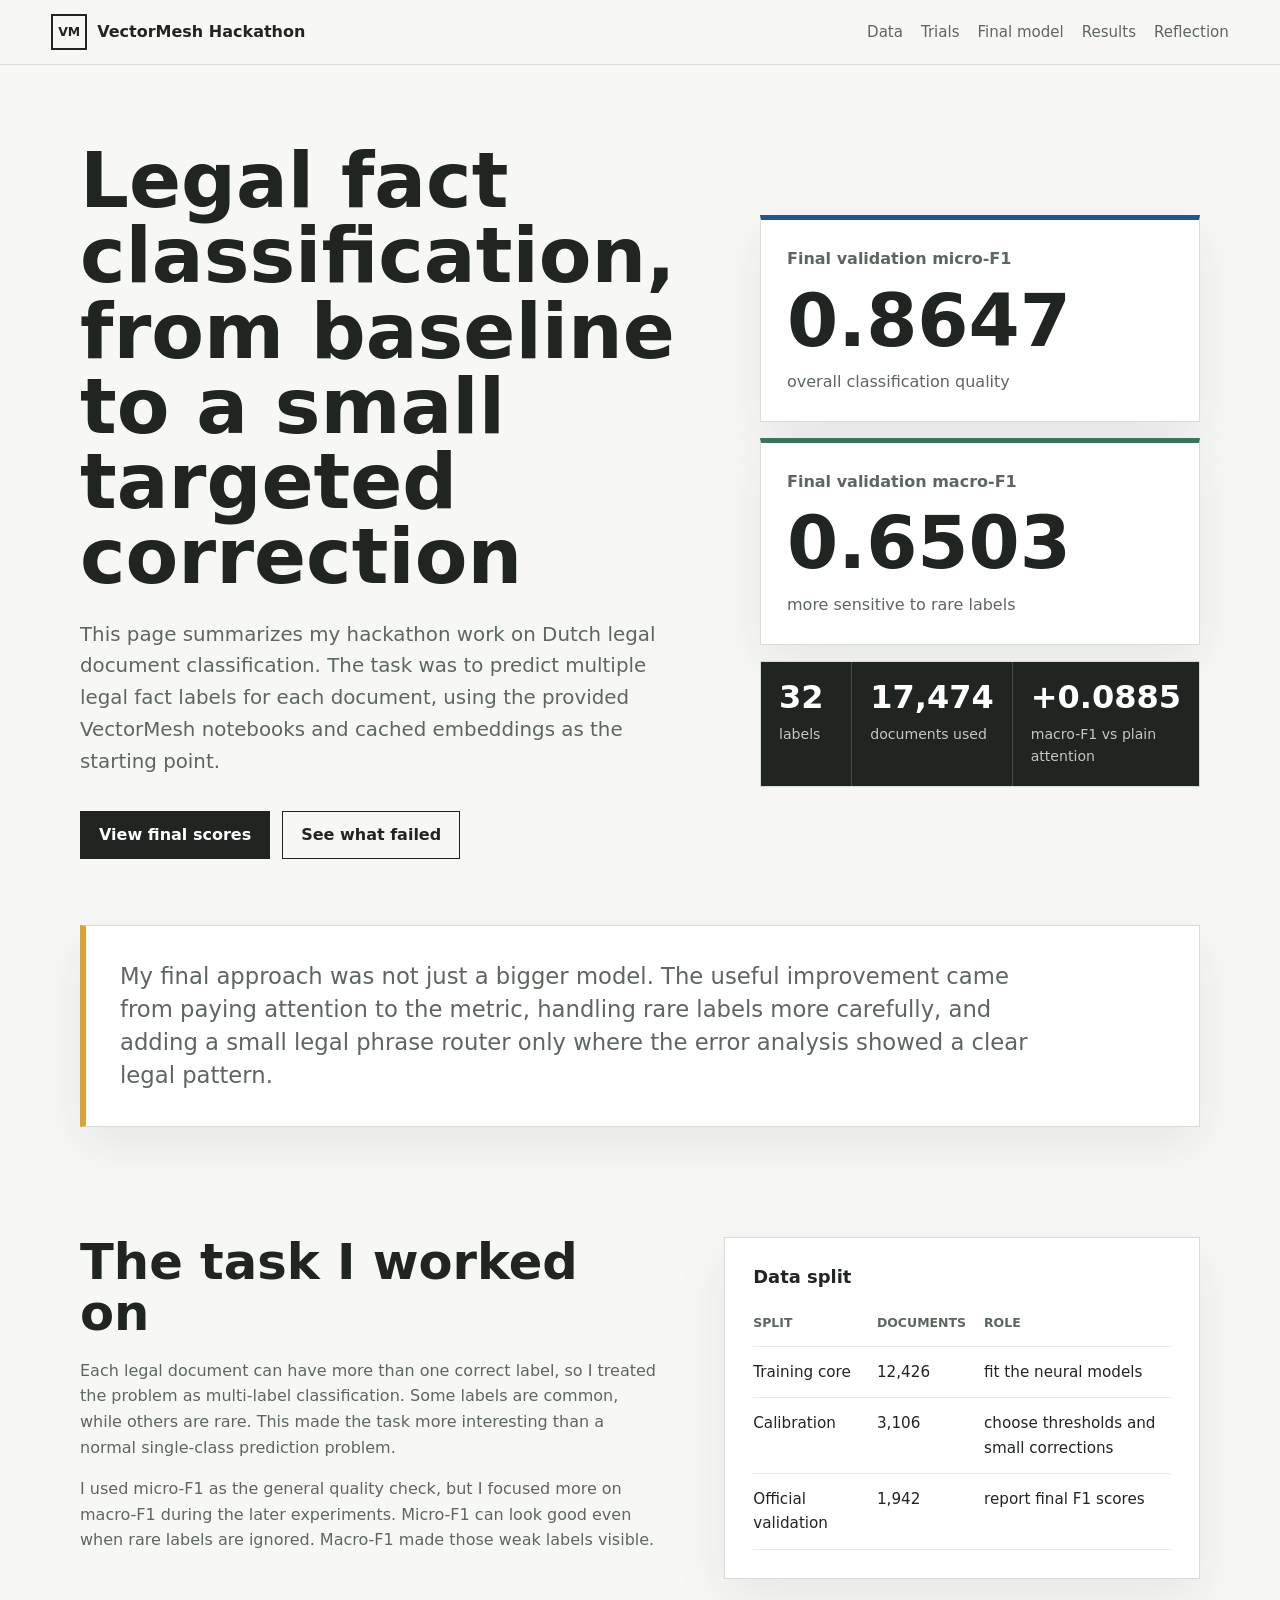
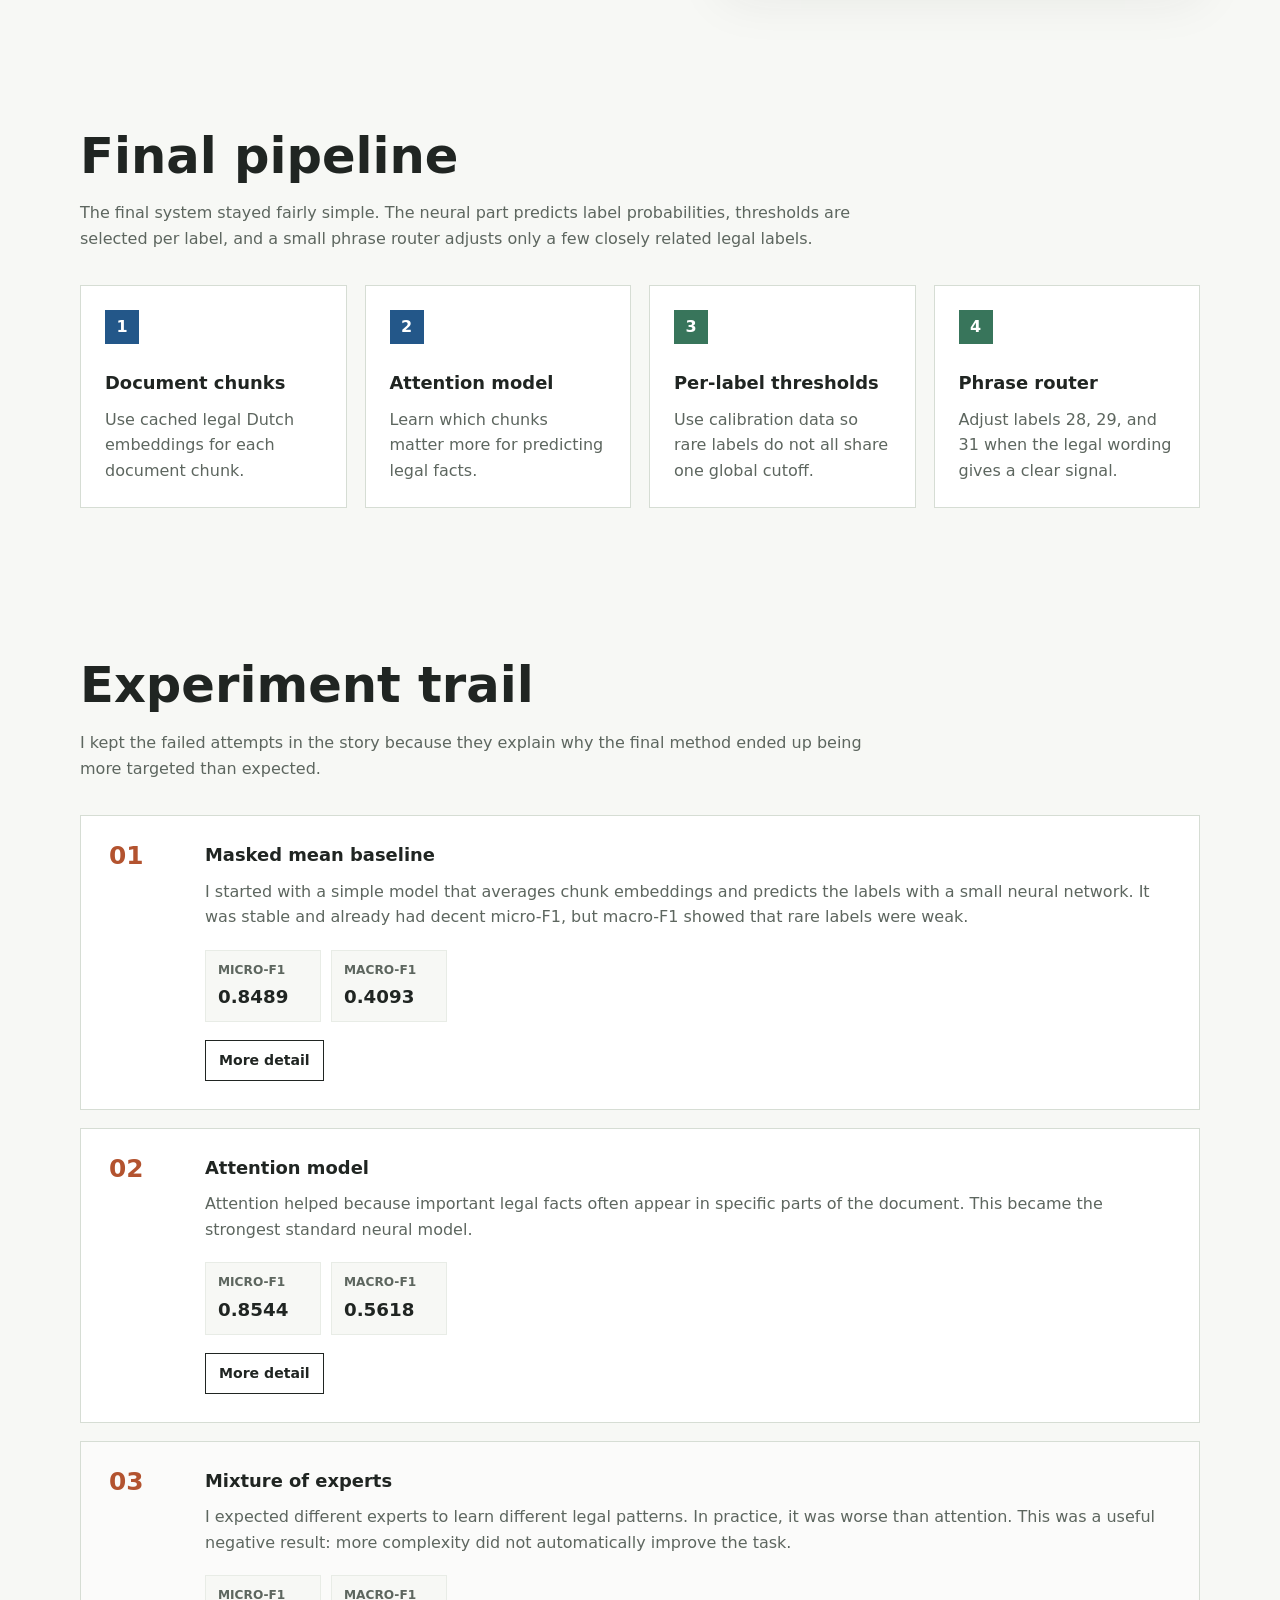
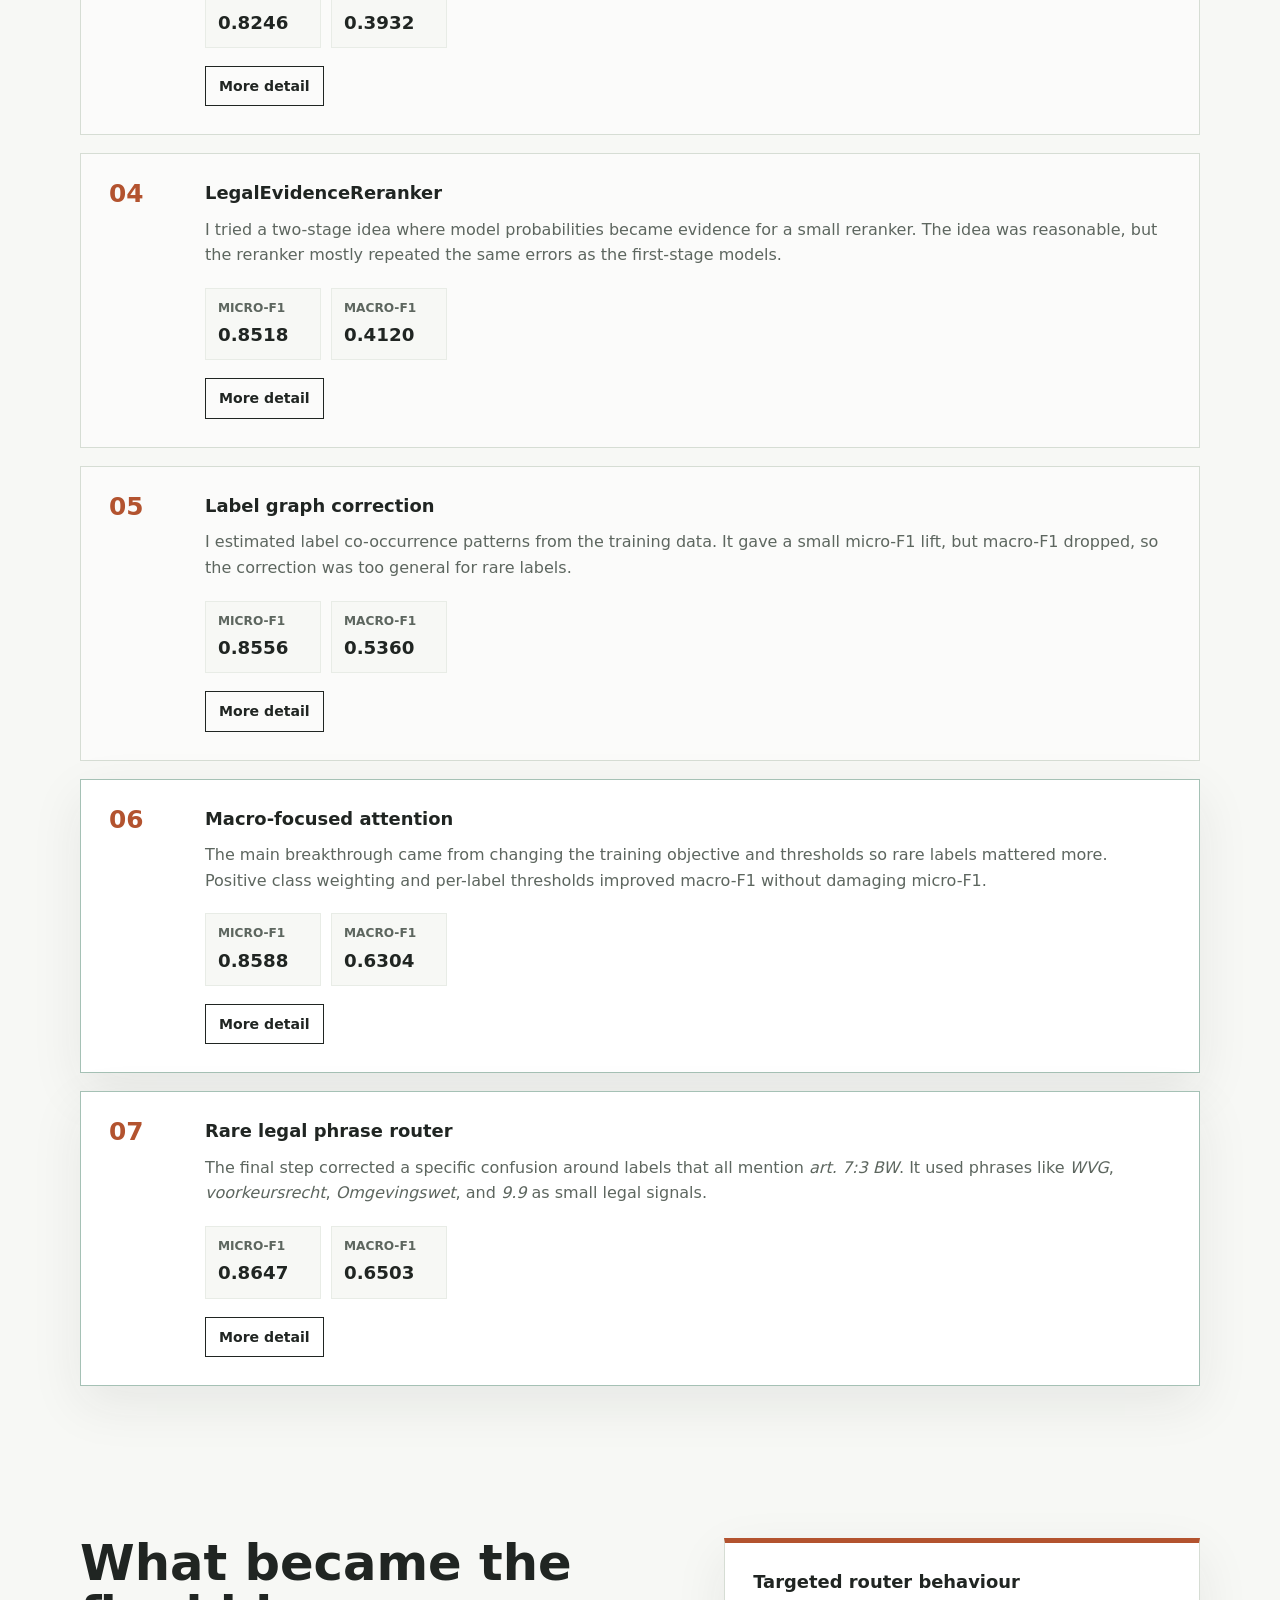
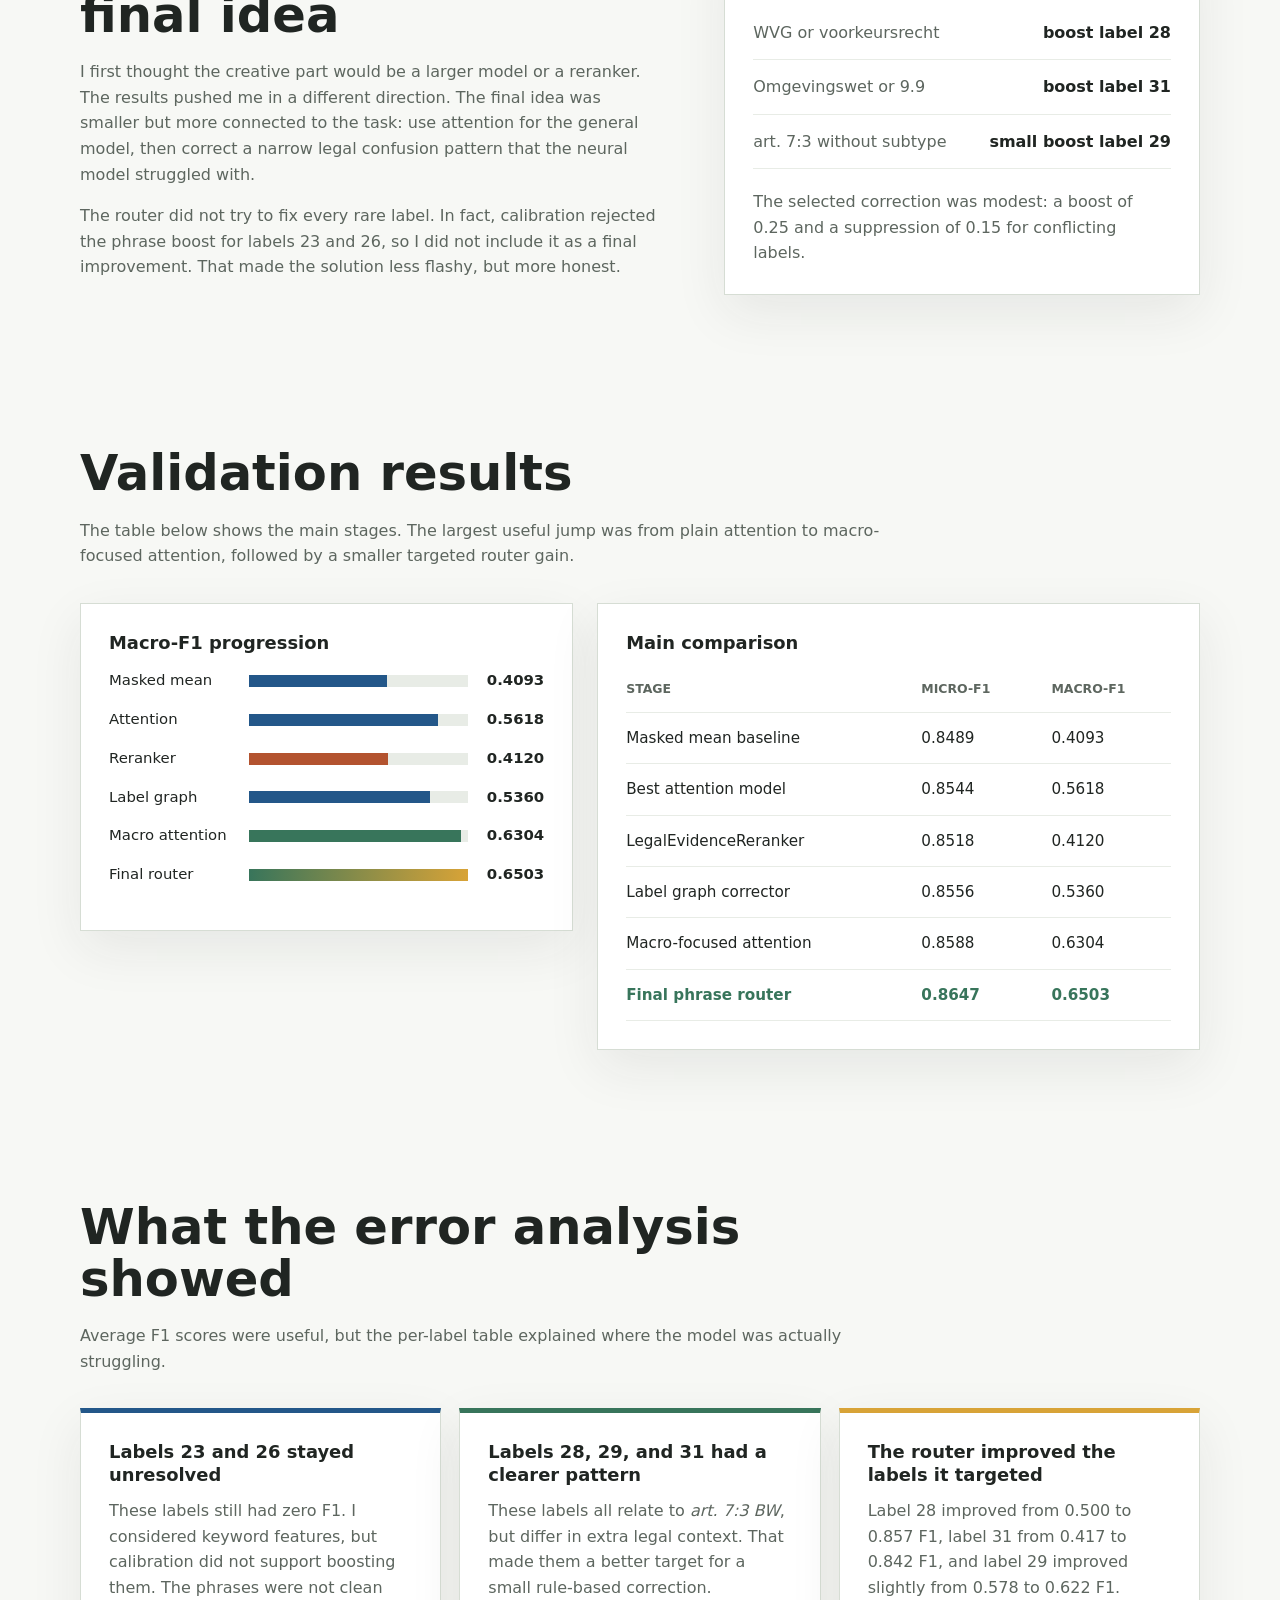
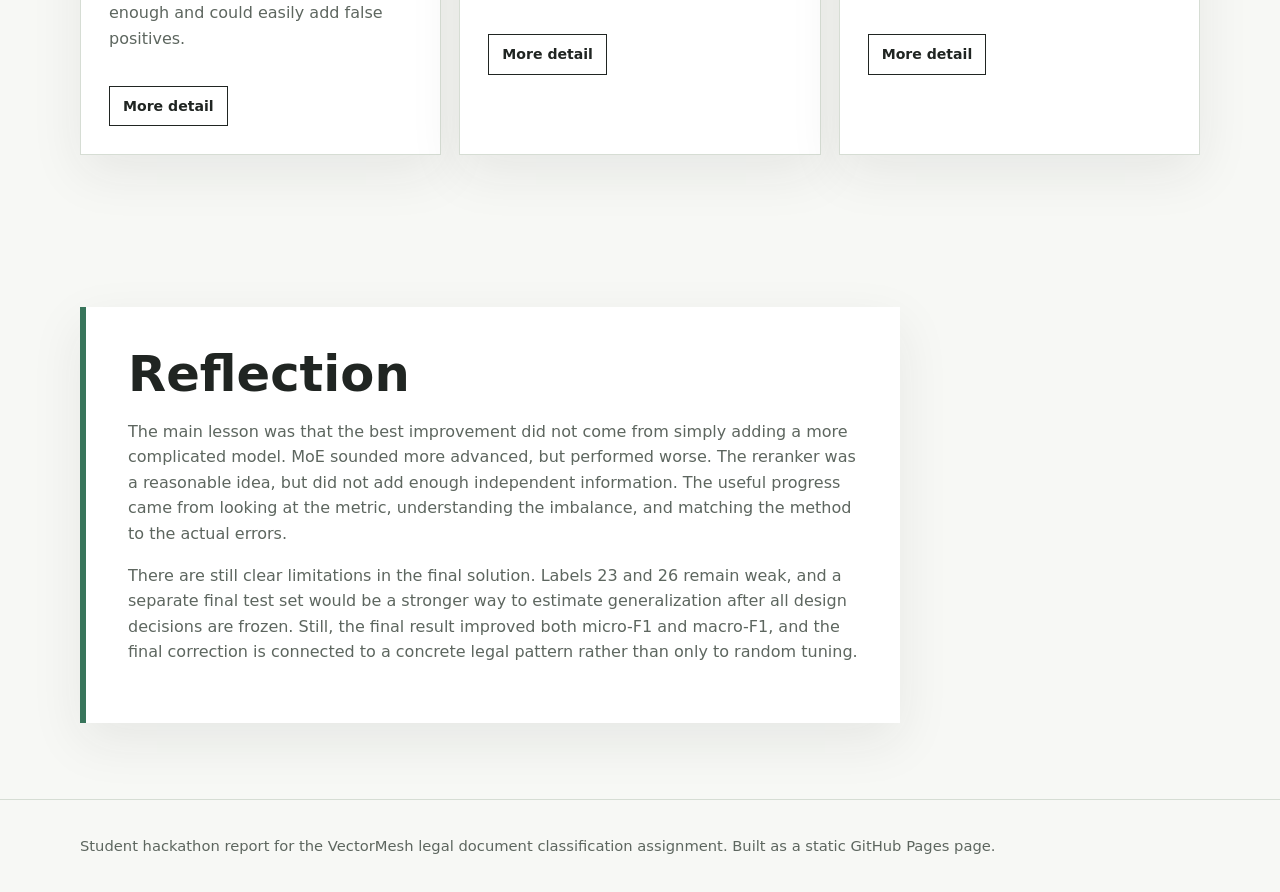
==== commit ddcc4380: "Refine limitations wording" ====
--- a/docs/index.html
+++ b/docs/index.html
@@ -466,7 +466,7 @@
           to the actual errors.
         </p>
         <p>
-          I would not claim the final solution is perfect. Labels 23 and 26 remain weak, and a
+          There are still clear limitations in the final solution. Labels 23 and 26 remain weak, and a
           separate final test set would be a stronger way to estimate generalization after all
           design decisions are frozen. Still, the final result improved both micro-F1 and
           macro-F1, and the final correction is connected to a concrete legal pattern rather
